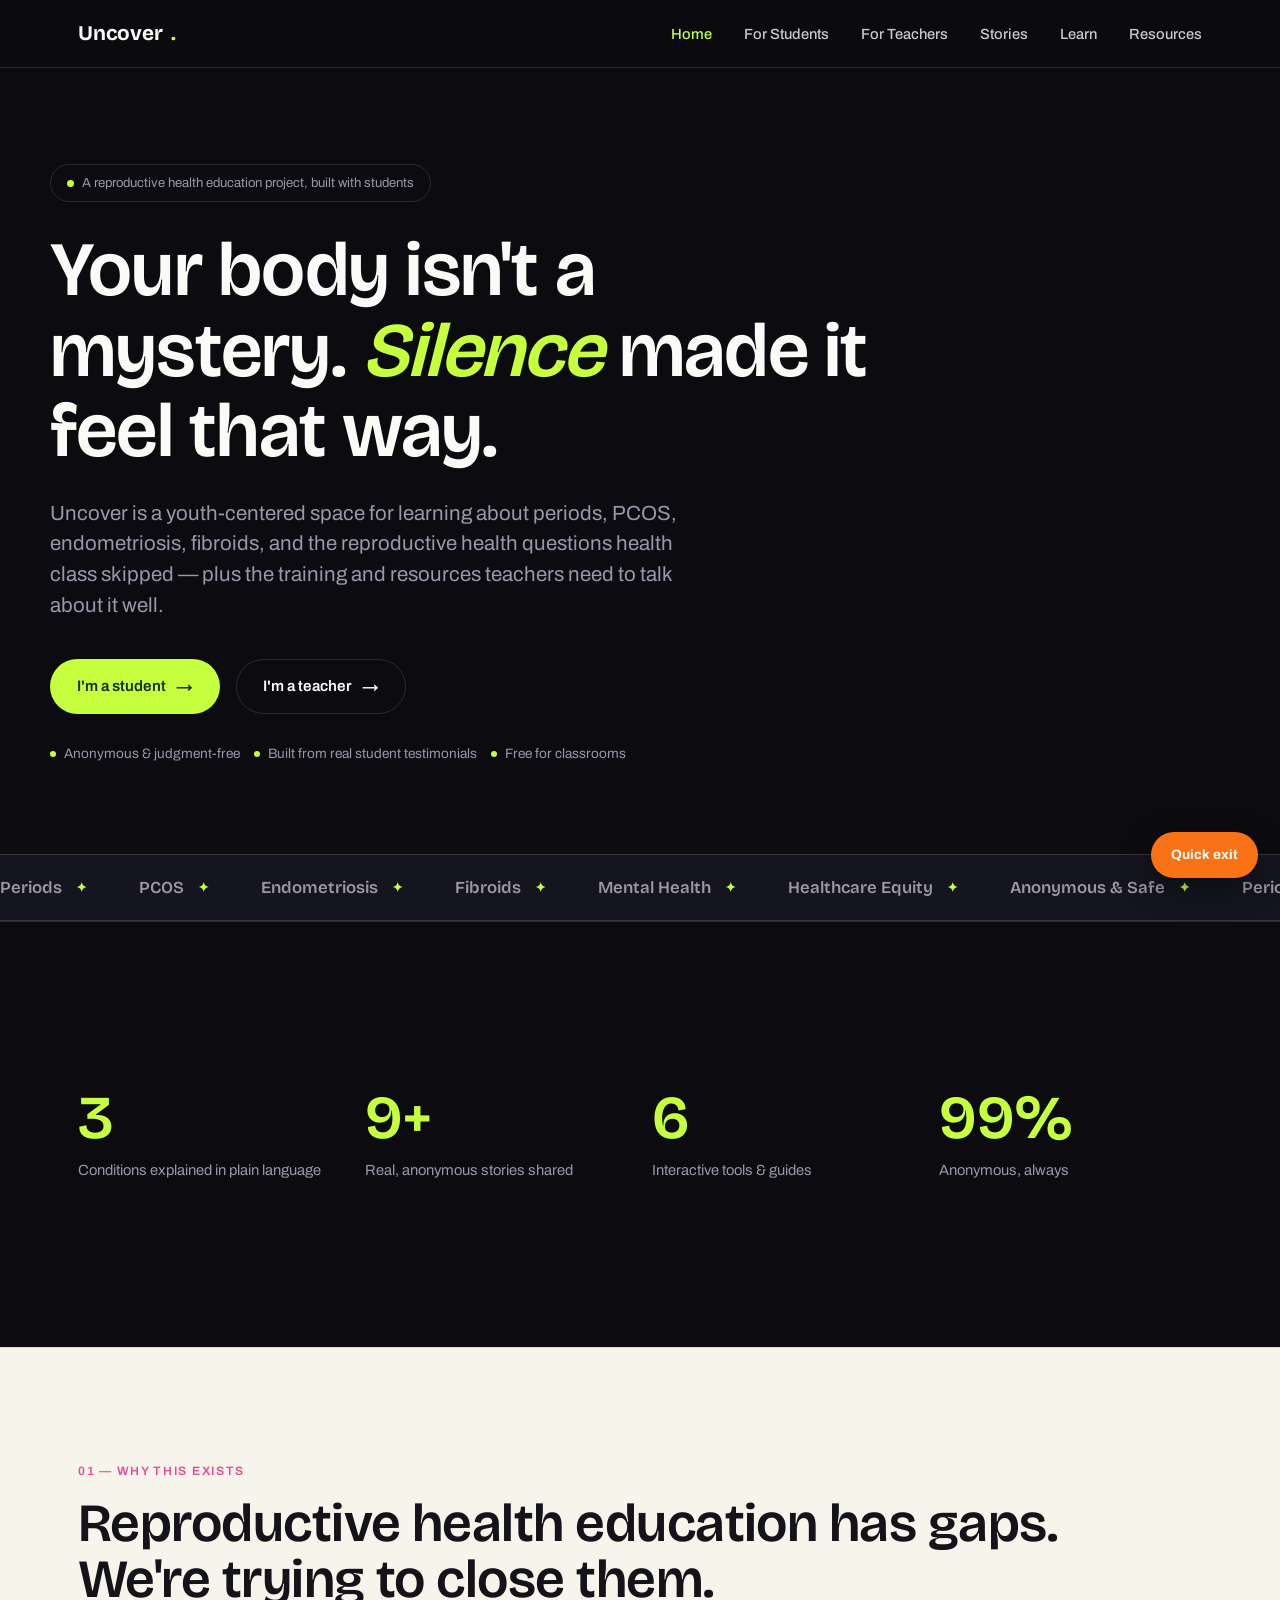
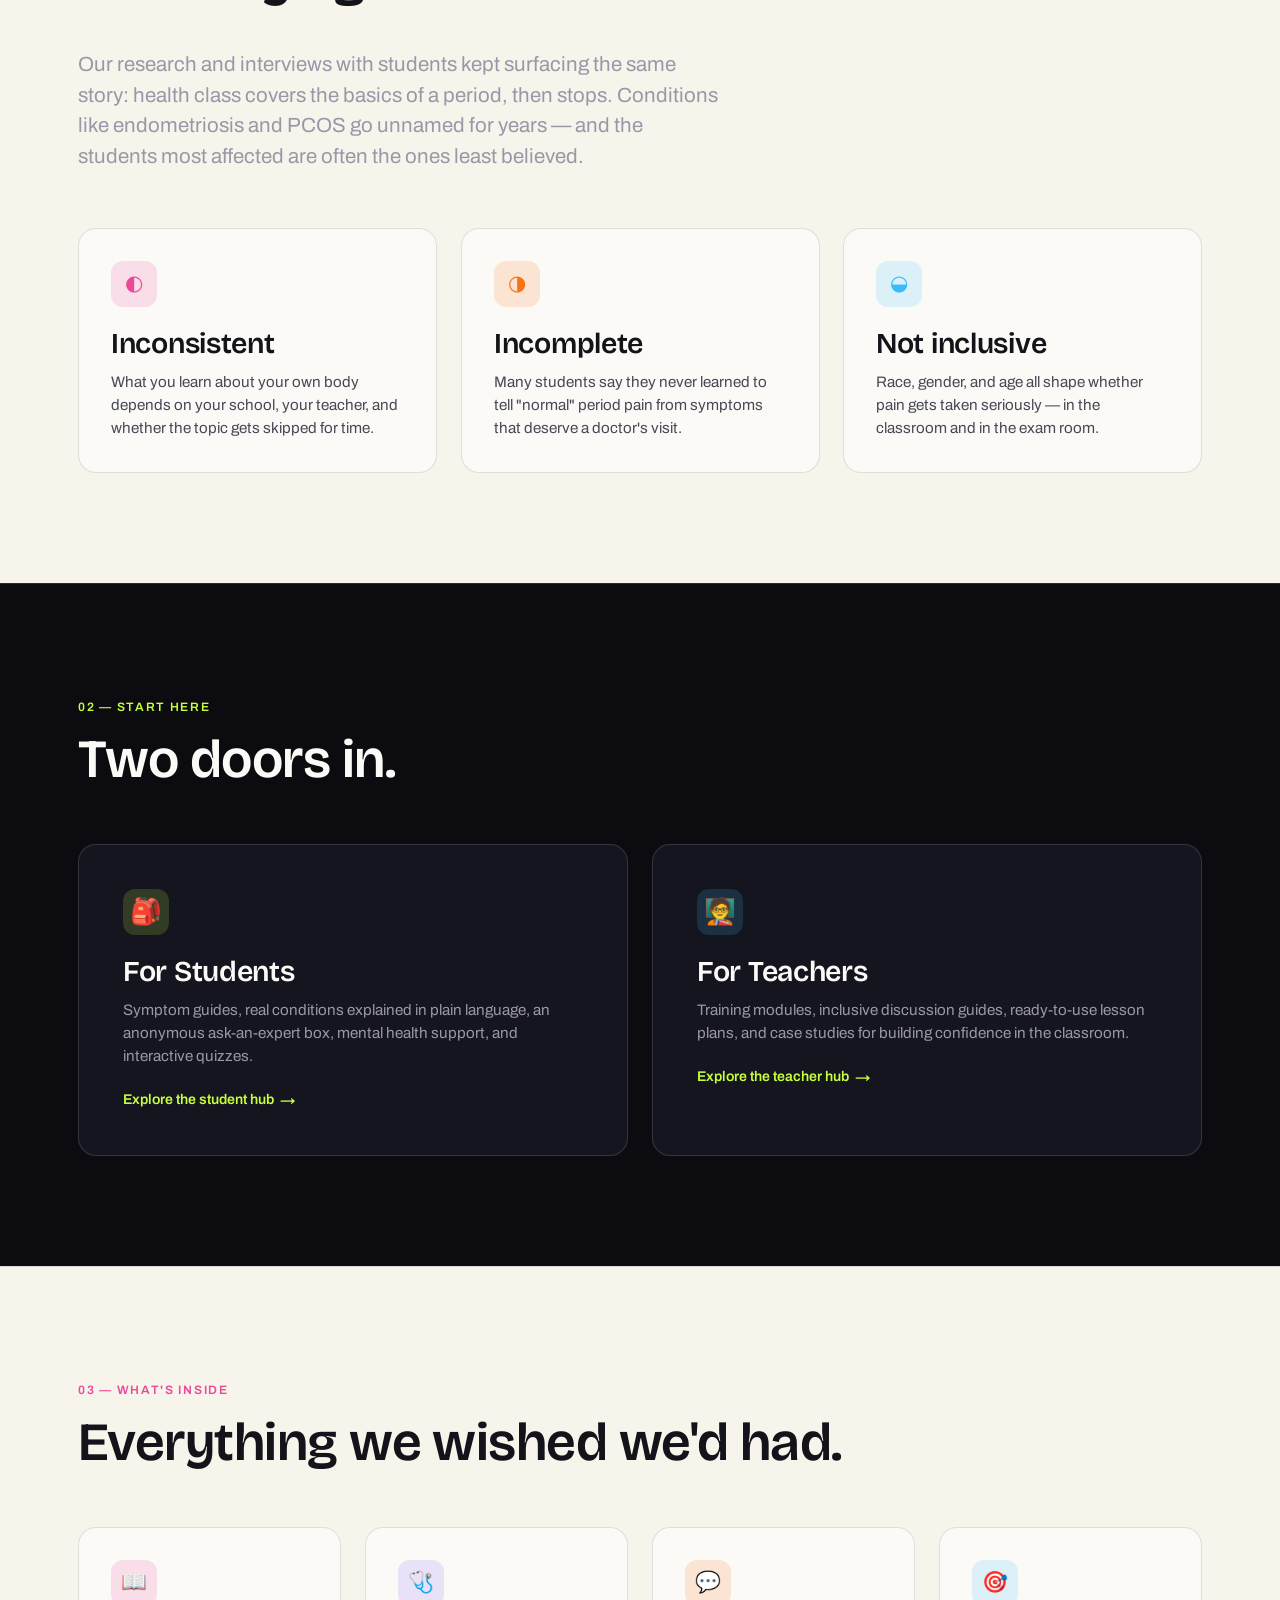
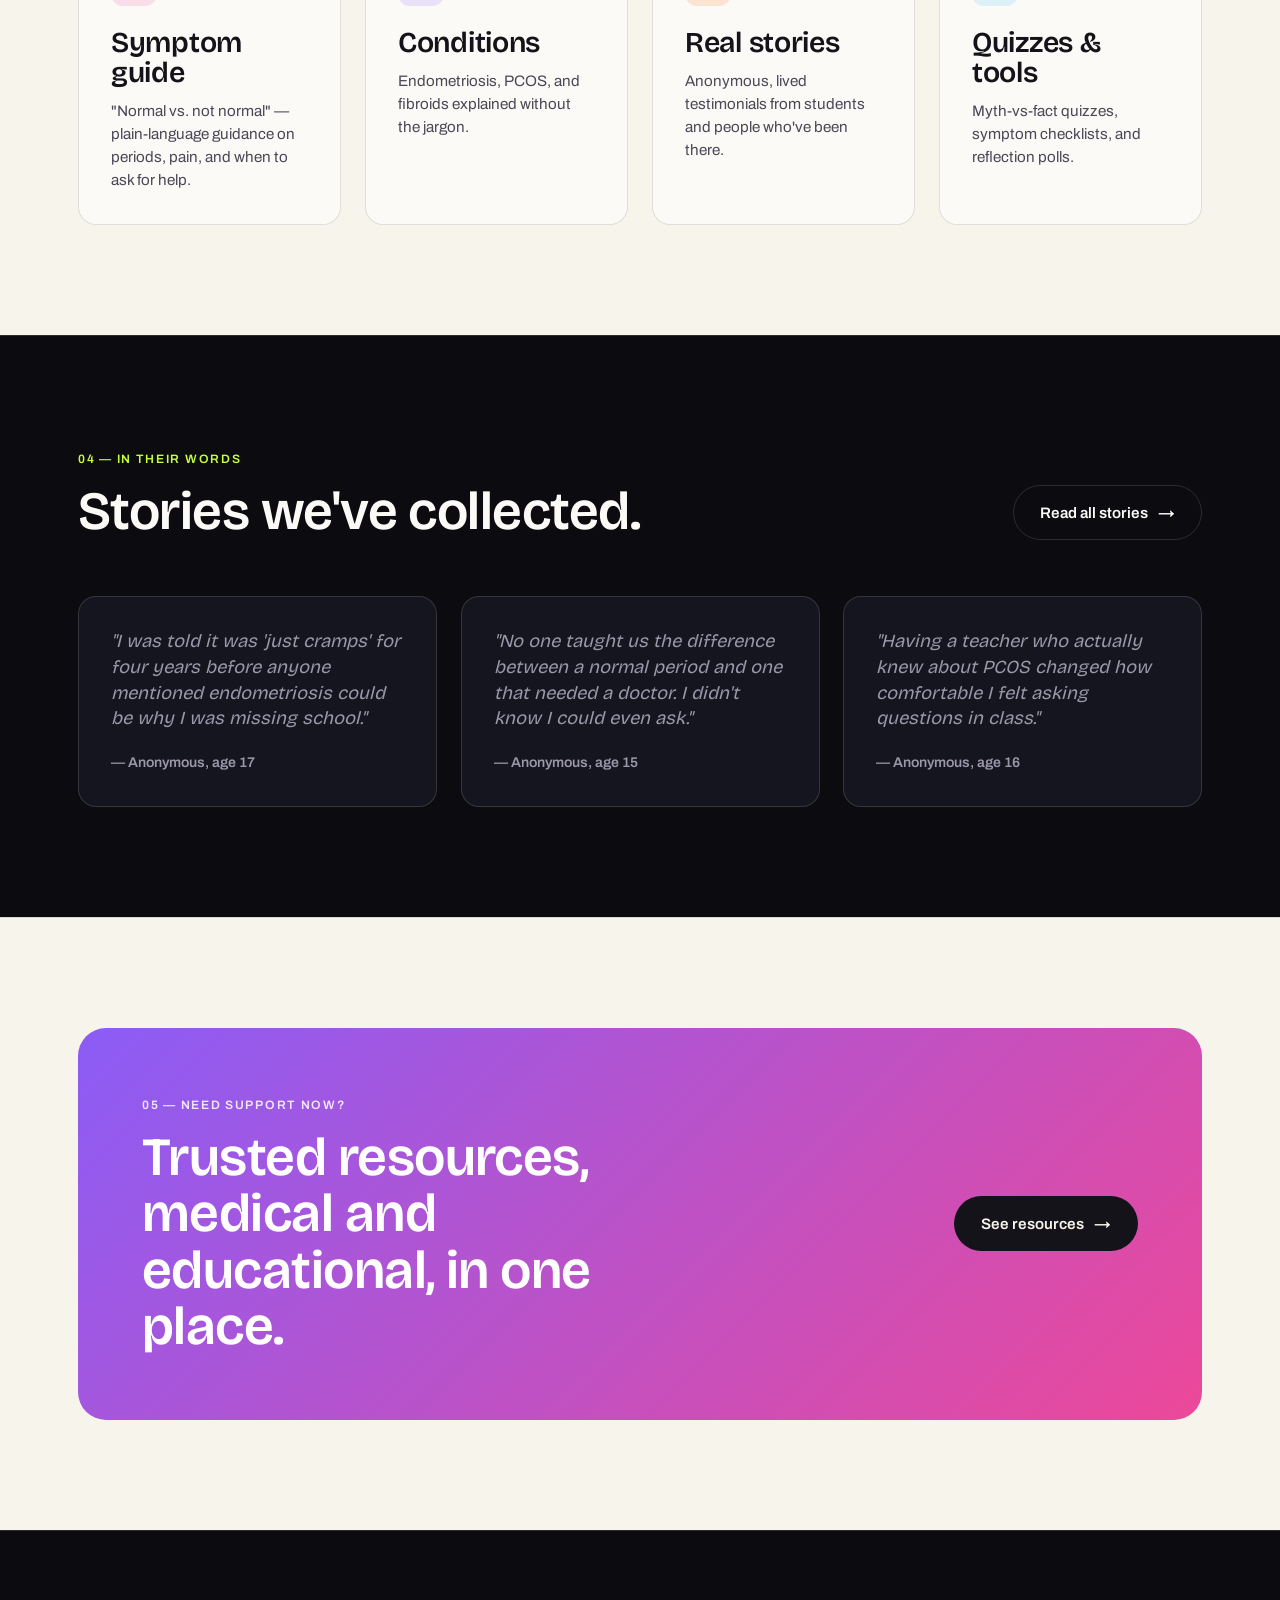
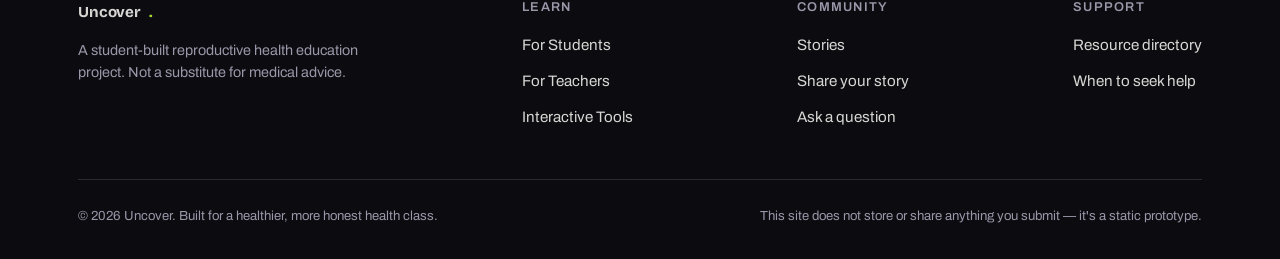
==== index.html @ 9bfff0ca "Uncover: reproductive health education site" ====
<!doctype html>
<html lang="en">
<head>
<meta charset="UTF-8">
<meta name="viewport" content="width=device-width, initial-scale=1.0">
<title>Uncover — Reproductive Health Education for Students & Teachers</title>
<meta name="description" content="A youth-centered reproductive health education platform — symptom guides, real stories, teacher training, and tools for students and educators.">
<link rel="stylesheet" href="css/style.css">
</head>
<body>

<nav class="nav">
  <div class="wrap">
    <a href="index.html" class="logo">Uncover<span class="dot">.</span></a>
    <div class="nav-links">
      <a href="index.html" class="active">Home</a>
      <a href="students.html">For Students</a>
      <a href="teachers.html">For Teachers</a>
      <a href="stories.html">Stories</a>
      <a href="learn.html">Learn</a>
      <a href="resources.html">Resources</a>
    </div>
    <button class="nav-toggle" aria-label="Toggle menu">☰</button>
  </div>
</nav>

<header class="hero wrap">
  <div class="hero-tag"><span class="pip"></span> A reproductive health education project, built with students</div>
  <h1>Your body isn't a<br>mystery. <em>Silence</em> made it feel that way.</h1>
  <p class="lede">Uncover is a youth-centered space for learning about periods, PCOS, endometriosis, fibroids, and the reproductive health questions health class skipped — plus the training and resources teachers need to talk about it well.</p>
  <div class="cta-row">
    <a href="students.html" class="btn btn-primary">I'm a student <span class="btn-arrow">→</span></a>
    <a href="teachers.html" class="btn btn-outline">I'm a teacher <span class="btn-arrow">→</span></a>
  </div>
  <div class="badge-list">
    <span class="badge"><span class="dot"></span> Anonymous & judgment-free</span>
    <span class="badge"><span class="dot"></span> Built from real student testimonials</span>
    <span class="badge"><span class="dot"></span> Free for classrooms</span>
  </div>
</header>

<div class="marquee">
  <div class="marquee-track">
    <span>Periods</span><span>PCOS</span><span>Endometriosis</span><span>Fibroids</span><span>Mental Health</span><span>Healthcare Equity</span><span>Anonymous &amp; Safe</span>
    <span>Periods</span><span>PCOS</span><span>Endometriosis</span><span>Fibroids</span><span>Mental Health</span><span>Healthcare Equity</span><span>Anonymous &amp; Safe</span>
  </div>
</div>

<section class="section">
  <div class="wrap">
    <div class="stats-row">
      <div>
        <span class="stat-num" data-count="3">0</span>
        <p class="stat-label">Conditions explained in plain language</p>
      </div>
      <div>
        <span class="stat-num" data-count="9" data-suffix="+">0</span>
        <p class="stat-label">Real, anonymous stories shared</p>
      </div>
      <div>
        <span class="stat-num" data-count="6">0</span>
        <p class="stat-label">Interactive tools &amp; guides</p>
      </div>
      <div>
        <span class="stat-num" data-count="100" data-suffix="%">0</span>
        <p class="stat-label">Anonymous, always</p>
      </div>
    </div>
  </div>
</section>

<section class="section light">
  <div class="wrap">
    <div class="section-head">
      <div>
        <span class="eyebrow">01 — Why this exists</span>
        <h2 style="margin-top:14px;">Reproductive health education has gaps.<br>We're trying to close them.</h2>
      </div>
      <p class="lede">Our research and interviews with students kept surfacing the same story: health class covers the basics of a period, then stops. Conditions like endometriosis and PCOS go unnamed for years — and the students most affected are often the ones least believed.</p>
    </div>
    <div class="grid grid-3">
      <div class="card">
        <div class="icon tint-pink">◐</div>
        <h3>Inconsistent</h3>
        <p>What you learn about your own body depends on your school, your teacher, and whether the topic gets skipped for time.</p>
      </div>
      <div class="card">
        <div class="icon tint-orange">◑</div>
        <h3>Incomplete</h3>
        <p>Many students say they never learned to tell "normal" period pain from symptoms that deserve a doctor's visit.</p>
      </div>
      <div class="card">
        <div class="icon tint-sky">◒</div>
        <h3>Not inclusive</h3>
        <p>Race, gender, and age all shape whether pain gets taken seriously — in the classroom and in the exam room.</p>
      </div>
    </div>
  </div>
</section>

<section class="section">
  <div class="wrap">
    <div class="section-head">
      <div>
        <span class="eyebrow">02 — Start here</span>
        <h2 style="margin-top:14px;">Two doors in.</h2>
      </div>
    </div>
    <div class="grid grid-2">
      <a href="students.html" class="card" style="padding:44px;">
        <div class="icon tint-lime" style="font-size:1.6rem;">🎒</div>
        <h3 style="font-size:1.8rem;">For Students</h3>
        <p style="margin-top:12px;">Symptom guides, real conditions explained in plain language, an anonymous ask-an-expert box, mental health support, and interactive quizzes.</p>
        <span class="tag-link">Explore the student hub <span class="btn-arrow">→</span></span>
      </a>
      <a href="teachers.html" class="card" style="padding:44px;">
        <div class="icon tint-sky" style="font-size:1.6rem;">🧑‍🏫</div>
        <h3 style="font-size:1.8rem;">For Teachers</h3>
        <p style="margin-top:12px;">Training modules, inclusive discussion guides, ready-to-use lesson plans, and case studies for building confidence in the classroom.</p>
        <span class="tag-link">Explore the teacher hub <span class="btn-arrow">→</span></span>
      </a>
    </div>
  </div>
</section>

<section class="section light">
  <div class="wrap">
    <div class="section-head">
      <div>
        <span class="eyebrow">03 — What's inside</span>
        <h2 style="margin-top:14px;">Everything we wished we'd had.</h2>
      </div>
    </div>
    <div class="grid grid-4">
      <div class="card">
        <div class="icon tint-pink">📖</div>
        <h3>Symptom guide</h3>
        <p>"Normal vs. not normal" — plain-language guidance on periods, pain, and when to ask for help.</p>
      </div>
      <div class="card">
        <div class="icon tint-purple">🩺</div>
        <h3>Conditions</h3>
        <p>Endometriosis, PCOS, and fibroids explained without the jargon.</p>
      </div>
      <div class="card">
        <div class="icon tint-orange">💬</div>
        <h3>Real stories</h3>
        <p>Anonymous, lived testimonials from students and people who've been there.</p>
      </div>
      <div class="card">
        <div class="icon tint-sky">🎯</div>
        <h3>Quizzes & tools</h3>
        <p>Myth-vs-fact quizzes, symptom checklists, and reflection polls.</p>
      </div>
    </div>
  </div>
</section>

<section class="section">
  <div class="wrap">
    <div class="section-head">
      <div>
        <span class="eyebrow">04 — In their words</span>
        <h2 style="margin-top:14px;">Stories we've collected.</h2>
      </div>
      <a href="stories.html" class="btn btn-outline">Read all stories <span class="btn-arrow">→</span></a>
    </div>
    <div class="grid grid-3">
      <div class="card">
        <p style="font-family:var(--font-display); font-size:1.15rem; font-style:italic; line-height:1.4;">"I was told it was 'just cramps' for four years before anyone mentioned endometriosis could be why I was missing school."</p>
        <p class="tag-link" style="color:var(--muted); margin-top:20px;">— Anonymous, age 17</p>
      </div>
      <div class="card">
        <p style="font-family:var(--font-display); font-size:1.15rem; font-style:italic; line-height:1.4;">"No one taught us the difference between a normal period and one that needed a doctor. I didn't know I could even ask."</p>
        <p class="tag-link" style="color:var(--muted); margin-top:20px;">— Anonymous, age 15</p>
      </div>
      <div class="card">
        <p style="font-family:var(--font-display); font-size:1.15rem; font-style:italic; line-height:1.4;">"Having a teacher who actually knew about PCOS changed how comfortable I felt asking questions in class."</p>
        <p class="tag-link" style="color:var(--muted); margin-top:20px;">— Anonymous, age 16</p>
      </div>
    </div>
  </div>
</section>

<section class="section light">
  <div class="wrap">
    <div class="banner">
      <div>
        <span class="eyebrow" style="color:rgba(255,255,255,0.85);">05 — Need support now?</span>
        <h2 style="margin-top:14px; color:#fff;">Trusted resources, medical and educational, in one place.</h2>
      </div>
      <a href="resources.html" class="btn btn-dark">See resources <span class="btn-arrow">→</span></a>
    </div>
  </div>
</section>

<footer>
  <div class="wrap">
    <div class="foot-top">
      <div class="foot-col" style="max-width:280px;">
        <a href="index.html" class="logo">Uncover<span class="dot">.</span></a>
        <p class="muted" style="margin-top:16px; font-size:0.9rem;">A student-built reproductive health education project. Not a substitute for medical advice.</p>
      </div>
      <div class="foot-col">
        <h4>Learn</h4>
        <ul>
          <li><a href="students.html">For Students</a></li>
          <li><a href="teachers.html">For Teachers</a></li>
          <li><a href="learn.html">Interactive Tools</a></li>
        </ul>
      </div>
      <div class="foot-col">
        <h4>Community</h4>
        <ul>
          <li><a href="stories.html">Stories</a></li>
          <li><a href="stories.html#share">Share your story</a></li>
          <li><a href="students.html#ask">Ask a question</a></li>
        </ul>
      </div>
      <div class="foot-col">
        <h4>Support</h4>
        <ul>
          <li><a href="resources.html">Resource directory</a></li>
          <li><a href="resources.html#help">When to seek help</a></li>
        </ul>
      </div>
    </div>
    <div class="foot-bottom">
      <span>© <span data-year></span> Uncover. Built for a healthier, more honest health class.</span>
      <span>This site does not store or share anything you submit — it's a static prototype.</span>
    </div>
  </div>
</footer>

<a href="#" class="exit-btn" data-quick-exit>Quick exit</a>

<script src="js/main.js"></script>
<script src="js/motion.js"></script>
</body>
</html>
---- css/style.css ----
/* =========================================================
   Uncover — design system
   Inspired by helloupdigital.com's bold, numbered, card-driven
   structure; palette + type re-tuned for a teen health-ed audience.
   ========================================================= */

@import url('https://fonts.googleapis.com/css2?family=Bricolage+Grotesque:opsz,wght@12..96,400;12..96,500;12..96,600;12..96,700;12..96,800&family=Archivo:ital,wght@0,400;0,500;0,600;0,700;1,500&display=swap');

:root{
  --bg:            #0B0B10;
  --bg-soft:       #15151F;
  --bg-softer:     #1E1E2A;
  --paper:         #F7F4EC;
  --paper-dim:     #EDE8DA;
  --ink:           #14131A;
  --ink-soft:      #4A4856;
  --white:         #FBFAF6;

  --lime:          #C6FF3D;
  --lime-ink:      #10310B;
  --pink:          #EC4899;
  --pink-soft:     #FBCFE8;
  --orange:        #F97316;
  --sky:           #38BDF8;
  --purple:        #8B5CF6;
  --purple-soft:   #E7DEFF;

  --muted:         #9A97A8;
  --line:          rgba(247,244,236,0.14);
  --line-dark:     rgba(20,19,26,0.12);

  --font-display:  'Bricolage Grotesque', 'Helvetica Neue', Arial, sans-serif;
  --font-body:     'Archivo', 'Helvetica Neue', Arial, sans-serif;

  --container:     1180px;
  --radius:        18px;
  --radius-sm:     10px;
}

*,*::before,*::after{ box-sizing:border-box; }
html{ scroll-behavior:smooth; }
body{
  margin:0;
  background:var(--bg);
  color:var(--white);
  font-family:var(--font-body);
  -webkit-font-smoothing:antialiased;
  line-height:1.5;
}
img{ max-width:100%; display:block; }
a{ color:inherit; text-decoration:none; }
ul{ margin:0; padding:0; list-style:none; }
button{ font-family:inherit; cursor:pointer; }

.wrap{
  max-width:var(--container);
  margin:0 auto;
  padding:0 28px;
}

h1,h2,h3,h4{
  font-family:var(--font-display);
  font-weight:600;
  line-height:1.05;
  margin:0;
  letter-spacing:-0.01em;
}
h1{ font-size:clamp(2.6rem, 6vw, 5.2rem); font-weight:600; }
h2{ font-size:clamp(2rem, 4.2vw, 3.4rem); }
h3{ font-size:clamp(1.3rem, 2.4vw, 1.8rem); }
p{ margin:0; }
.eyebrow{
  font-family:var(--font-body);
  text-transform:uppercase;
  letter-spacing:0.14em;
  font-size:0.76rem;
  font-weight:600;
  color:var(--lime);
}
.lede{
  font-size:clamp(1.05rem,1.6vw,1.3rem);
  color:var(--muted);
  max-width:640px;
}

/* ---------- section scaffolding ---------- */
section{ position:relative; }
.section{ padding:110px 0; border-top:1px solid var(--line); }
.section.light{
  background:var(--paper);
  color:var(--ink);
  border-top:1px solid var(--line-dark);
}
.section.light .eyebrow{ color:var(--pink); }
.section.light .muted{ color:var(--ink-soft); }
.muted{ color:var(--muted); }

.section-head{
  display:flex;
  justify-content:space-between;
  align-items:flex-end;
  gap:40px;
  margin-bottom:56px;
  flex-wrap:wrap;
}
.num{
  font-family:var(--font-display);
  font-style:italic;
  font-size:1rem;
  color:var(--muted);
}
.section.light .num{ color:var(--ink-soft); }

/* ---------- nav ---------- */
.nav{
  position:sticky;
  top:0;
  z-index:100;
  background:rgba(11,11,16,0.86);
  backdrop-filter:blur(14px);
  border-bottom:1px solid var(--line);
}
.nav .wrap{
  display:flex;
  align-items:center;
  justify-content:space-between;
  padding-top:18px;
  padding-bottom:18px;
}
.logo{
  font-family:var(--font-display);
  font-weight:700;
  font-size:1.3rem;
  letter-spacing:-0.01em;
  display:flex;
  align-items:center;
  gap:8px;
}
.logo .dot{ color:var(--lime); }
.nav-links{
  display:flex;
  gap:32px;
  align-items:center;
}
.nav-links a{
  font-size:0.92rem;
  font-weight:500;
  color:var(--white);
  opacity:0.8;
  transition:opacity .2s;
}
.nav-links a:hover, .nav-links a.active{ opacity:1; color:var(--lime); }
.nav-toggle{
  display:none;
  background:none;
  border:0;
  color:var(--white);
  font-size:1.6rem;
}

/* ---------- buttons ---------- */
.btn{
  display:inline-flex;
  align-items:center;
  gap:10px;
  padding:14px 26px;
  border-radius:999px;
  font-weight:600;
  font-size:0.95rem;
  border:1px solid transparent;
  transition:transform .18s ease, background .2s, color .2s, border-color .2s;
  white-space:nowrap;
}
.btn:hover{ transform:translateY(-2px); }
.btn-primary{ background:var(--lime); color:var(--lime-ink); }
.btn-primary:hover{ background:#D9FF77; }
.btn-outline{ border-color:var(--line); color:var(--white); }
.section.light .btn-outline{ border-color:var(--line-dark); color:var(--ink); }
.btn-outline:hover{ border-color:var(--lime); }
.btn-dark{ background:var(--ink); color:var(--paper); }
.btn-arrow{ font-size:1.1em; transition:transform .2s; }
.btn:hover .btn-arrow{ transform:translateX(3px); }

.cta-row{ display:flex; gap:16px; flex-wrap:wrap; align-items:center; }

/* ---------- hero ---------- */
.hero{
  padding:96px 0 90px;
  overflow:hidden;
}
.hero-tag{
  display:inline-flex;
  align-items:center;
  gap:8px;
  padding:8px 16px;
  border:1px solid var(--line);
  border-radius:999px;
  font-size:0.82rem;
  color:var(--muted);
  margin-bottom:28px;
}
.hero-tag .pip{ width:7px; height:7px; border-radius:50%; background:var(--lime); }
.hero h1{ max-width:920px; }
.hero h1 em{
  font-style:italic;
  color:var(--lime);
}
.hero .lede{ margin-top:26px; margin-bottom:38px; }

/* ---------- cards ---------- */
.grid{ display:grid; gap:24px; }
.grid-2{ grid-template-columns:repeat(2,1fr); }
.grid-3{ grid-template-columns:repeat(3,1fr); }
.grid-4{ grid-template-columns:repeat(4,1fr); }

.card{
  background:var(--bg-soft);
  border:1px solid var(--line);
  border-radius:var(--radius);
  padding:32px;
  transition:border-color .2s, transform .2s;
}
.card:hover{ border-color:var(--lime); transform:translateY(-4px); }
.section.light .card{
  background:var(--white);
  border-color:var(--line-dark);
}
.section.light .card:hover{ border-color:var(--pink); }

.card .icon{
  width:46px; height:46px;
  border-radius:12px;
  display:flex; align-items:center; justify-content:center;
  font-size:1.3rem;
  margin-bottom:22px;
}
.card h3{ margin-bottom:12px; }
.card p{ color:var(--muted); font-size:0.95rem; }
.section.light .card p{ color:var(--ink-soft); }
.card .tag-link{
  display:inline-flex;
  align-items:center;
  gap:6px;
  margin-top:20px;
  font-size:0.88rem;
  font-weight:600;
  color:var(--lime);
}
.section.light .card .tag-link{ color:var(--pink); }

/* icon tint variants */
.tint-lime{ background:rgba(198,255,61,0.16); color:var(--lime); }
.tint-pink{ background:rgba(236,72,153,0.16); color:var(--pink); }
.tint-orange{ background:rgba(249,115,22,0.16); color:var(--orange); }
.tint-sky{ background:rgba(56,189,248,0.16); color:var(--sky); }
.tint-purple{ background:rgba(139,92,246,0.16); color:var(--purple); }

/* ---------- pills / tags ---------- */
.pill{
  display:inline-block;
  padding:6px 14px;
  border-radius:999px;
  font-size:0.78rem;
  font-weight:600;
  background:var(--bg-softer);
  color:var(--white);
  border:1px solid var(--line);
}
.section.light .pill{ background:var(--paper-dim); color:var(--ink); border-color:var(--line-dark); }
.pill-row{ display:flex; gap:10px; flex-wrap:wrap; }

/* ---------- stats ---------- */
.stat-num{
  font-family:var(--font-display);
  font-size:clamp(2.4rem,5vw,3.8rem);
  font-weight:600;
  color:var(--lime);
  line-height:1;
}
.section.light .stat-num{ color:var(--pink); }
.stat-label{ margin-top:10px; color:var(--muted); font-size:0.92rem; }
.section.light .stat-label{ color:var(--ink-soft); }

/* ---------- accordion ---------- */
.accordion-item{
  border-bottom:1px solid var(--line);
}
.section.light .accordion-item{ border-color:var(--line-dark); }
.accordion-item summary{
  cursor:pointer;
  list-style:none;
  padding:26px 0;
  display:flex;
  justify-content:space-between;
  align-items:center;
  gap:20px;
  font-family:var(--font-display);
  font-size:1.15rem;
  font-weight:600;
}
.accordion-item summary::-webkit-details-marker{ display:none; }
.accordion-item summary .plus{
  flex:none;
  width:30px; height:30px;
  border-radius:50%;
  border:1px solid var(--line);
  display:flex; align-items:center; justify-content:center;
  font-size:1.1rem;
  transition:transform .25s;
}
.section.light .accordion-item summary .plus{ border-color:var(--line-dark); }
.accordion-item[open] summary .plus{ transform:rotate(45deg); background:var(--lime); color:var(--lime-ink); border-color:var(--lime); }
.accordion-body{ padding-bottom:26px; color:var(--muted); max-width:760px; }
.section.light .accordion-body{ color:var(--ink-soft); }

/* ---------- banner / cta block ---------- */
.banner{
  border-radius:28px;
  padding:64px;
  background:linear-gradient(135deg, var(--purple), var(--pink));
  color:var(--white);
  display:flex;
  align-items:center;
  justify-content:space-between;
  gap:40px;
  flex-wrap:wrap;
}
.banner h2{ max-width:520px; }
.banner.lime{ background:linear-gradient(135deg,#DFFF7A,var(--lime)); color:var(--lime-ink); }
.banner.dark{ background:var(--ink); color:var(--paper); }

/* ---------- footer ---------- */
footer{
  background:var(--bg);
  border-top:1px solid var(--line);
  padding:70px 0 34px;
}
.foot-top{
  display:flex;
  justify-content:space-between;
  gap:40px;
  flex-wrap:wrap;
  padding-bottom:50px;
}
.foot-col h4{
  font-family:var(--font-body);
  font-size:0.8rem;
  text-transform:uppercase;
  letter-spacing:0.1em;
  color:var(--muted);
  margin-bottom:18px;
}
.foot-col ul{ display:flex; flex-direction:column; gap:12px; }
.foot-col a{ font-size:0.95rem; opacity:0.85; }
.foot-col a:hover{ opacity:1; color:var(--lime); }
.foot-bottom{
  border-top:1px solid var(--line);
  padding-top:26px;
  display:flex;
  justify-content:space-between;
  flex-wrap:wrap;
  gap:12px;
  font-size:0.82rem;
  color:var(--muted);
}
.exit-btn{
  position:fixed;
  right:22px;
  bottom:22px;
  z-index:200;
  background:var(--orange);
  color:var(--white);
  font-weight:700;
  padding:13px 20px;
  border-radius:999px;
  font-size:0.85rem;
  box-shadow:0 10px 30px rgba(0,0,0,0.4);
}
.exit-btn:hover{ background:#ff8a3d; }

/* ---------- form elements ---------- */
.field{ display:flex; flex-direction:column; gap:8px; margin-bottom:20px; }
.field label{ font-size:0.85rem; font-weight:600; color:var(--muted); }
.section.light .field label{ color:var(--ink-soft); }
.field input, .field textarea, .field select{
  background:var(--bg-softer);
  border:1px solid var(--line);
  border-radius:var(--radius-sm);
  padding:14px 16px;
  color:var(--white);
  font-family:inherit;
  font-size:0.95rem;
}
.section.light .field input, .section.light .field textarea, .section.light .field select{
  background:var(--white);
  border-color:var(--line-dark);
  color:var(--ink);
}
.field textarea{ resize:vertical; min-height:120px; }
.form-note{ font-size:0.82rem; color:var(--muted); margin-top:8px; }
.section.light .form-note{ color:var(--ink-soft); }

/* ---------- quiz ---------- */
.quiz-card{
  background:var(--bg-soft);
  border:1px solid var(--line);
  border-radius:var(--radius);
  padding:40px;
}
.section.light .quiz-card{ background:var(--white); border-color:var(--line-dark); }
.quiz-progress{
  height:6px; border-radius:99px; background:var(--bg-softer); overflow:hidden; margin-bottom:30px;
}
.section.light .quiz-progress{ background:var(--paper-dim); }
.quiz-progress-bar{ height:100%; background:var(--lime); width:0%; transition:width .3s; }
.quiz-options{ display:flex; flex-direction:column; gap:12px; margin-top:26px; }
.quiz-opt{
  text-align:left;
  padding:16px 20px;
  border-radius:var(--radius-sm);
  border:1px solid var(--line);
  background:transparent;
  color:inherit;
  font-size:0.98rem;
  font-family:inherit;
  transition:border-color .2s, background .2s;
}
.section.light .quiz-opt{ border-color:var(--line-dark); }
.quiz-opt:hover{ border-color:var(--lime); }
.quiz-opt.correct{ border-color:var(--lime); background:rgba(198,255,61,0.12); }
.quiz-opt.wrong{ border-color:var(--pink); background:rgba(236,72,153,0.12); }
.quiz-feedback{ margin-top:18px; font-size:0.92rem; color:var(--muted); display:none; }
.section.light .quiz-feedback{ color:var(--ink-soft); }
.quiz-result{ text-align:center; display:none; }
.quiz-result .stat-num{ display:block; margin-bottom:10px; }

/* checklist */
.checklist{ display:flex; flex-direction:column; gap:14px; }
.check-row{
  display:flex; align-items:flex-start; gap:14px;
  padding:16px 20px;
  border:1px solid var(--line);
  border-radius:var(--radius-sm);
  cursor:pointer;
}
.section.light .check-row{ border-color:var(--line-dark); }
.check-row input{ margin-top:3px; accent-color:var(--lime); width:18px; height:18px; }
.check-row.flag{ border-color:var(--orange); }

/* ---------- misc ---------- */
.two-col{ display:grid; grid-template-columns:0.9fr 1.1fr; gap:60px; align-items:center; }
.divider{ height:1px; background:var(--line); margin:60px 0; }
.section.light .divider{ background:var(--line-dark); }
.badge-list{ display:flex; gap:14px; flex-wrap:wrap; margin-top:30px; }
.badge{ display:flex; align-items:center; gap:8px; font-size:0.85rem; color:var(--muted); }
.badge .dot{ width:6px;height:6px;border-radius:50%; background:var(--lime); }

.anon-note{
  display:flex; gap:14px; align-items:flex-start;
  background:var(--bg-softer);
  border:1px solid var(--line);
  border-radius:var(--radius-sm);
  padding:20px 22px;
  margin-top:24px;
  font-size:0.88rem;
  color:var(--muted);
}
.section.light .anon-note{ background:var(--paper-dim); border-color:var(--line-dark); color:var(--ink-soft); }

/* poll */
.poll-bar-track{ background:var(--bg-softer); border-radius:99px; height:34px; position:relative; overflow:hidden; margin-top:10px; }
.section.light .poll-bar-track{ background:var(--paper-dim); }
.poll-bar-fill{ height:100%; background:var(--purple); border-radius:99px; width:0%; transition:width .6s ease; display:flex; align-items:center; padding:0 14px; color:#fff; font-size:0.82rem; font-weight:600; white-space:nowrap; }
.poll-option{ margin-bottom:18px; }
.poll-option .poll-label{ display:flex; justify-content:space-between; font-size:0.9rem; margin-bottom:2px; }
.poll-vote{
  background:none; border:1px solid var(--line); color:inherit;
  border-radius:999px; padding:10px 16px; font-size:0.85rem; font-weight:600;
  margin-top:8px;
}
.section.light .poll-vote{ border-color:var(--line-dark); }
.poll-vote:hover{ border-color:var(--purple); }
[data-poll].voted .poll-vote{ display:none; }
[data-poll] .poll-total{ margin-top:16px; font-size:0.82rem; color:var(--muted); display:block; }
.section.light [data-poll] .poll-total{ color:var(--ink-soft); }

/* self-score checklist result */
.score-result{
  margin-top:24px; padding:22px 24px; border-radius:var(--radius-sm);
  background:var(--bg-softer); border:1px solid var(--line); display:none;
}
.section.light .score-result{ background:var(--paper-dim); border-color:var(--line-dark); }
.score-result.show{ display:block; }

/* ---------- motion: scroll reveal ---------- */
.reveal-init{
  opacity:0;
  transform:translateY(28px);
  transition:opacity .7s cubic-bezier(.16,1,.3,1), transform .7s cubic-bezier(.16,1,.3,1);
  will-change:opacity, transform;
}
.reveal-in{ opacity:1; transform:translateY(0); }

/* ---------- motion: hero entrance ---------- */
.hero{ position:relative; }
.hero > *:not(.hero-glow){
  position:relative; z-index:1;
  animation:heroIn .8s cubic-bezier(.16,1,.3,1) both;
}
.hero > *:nth-child(1){ animation-delay:.02s; }
.hero > *:nth-child(2){ animation-delay:.12s; }
.hero > *:nth-child(3){ animation-delay:.22s; }
.hero > *:nth-child(4){ animation-delay:.32s; }
.hero > *:nth-child(5){ animation-delay:.42s; }
@keyframes heroIn{ from{ opacity:0; transform:translateY(20px); } to{ opacity:1; transform:translateY(0); } }

/* ---------- motion: cursor glow ---------- */
.hero-glow{
  position:absolute; top:0; left:0;
  width:460px; height:460px; margin:-230px 0 0 -230px;
  border-radius:50%;
  background:radial-gradient(circle, rgba(198,255,61,0.30), rgba(236,72,153,0.14) 45%, transparent 72%);
  filter:blur(6px);
  pointer-events:none;
  z-index:0;
  animation:none !important;
  opacity:0;
  transition:opacity .6s ease;
}
.hero-glow.active{ opacity:1; }

/* ---------- motion: nav on scroll ---------- */
.nav{ transition:box-shadow .3s ease; }
.nav.scrolled{ box-shadow:0 12px 32px rgba(0,0,0,0.35); }

/* ---------- motion: card tilt ---------- */
.card{ transition:border-color .2s, transform .15s ease-out, box-shadow .2s; }
.card.tilt:hover{ box-shadow:0 20px 40px rgba(0,0,0,0.28); }
.section.light .card.tilt:hover{ box-shadow:0 20px 40px rgba(20,19,26,0.12); }

/* ---------- motion: magnetic buttons ---------- */
.btn{ transition:transform .15s ease-out, background .2s, color .2s, border-color .2s; }

/* ---------- motion: marquee ---------- */
.marquee{
  overflow:hidden;
  padding:20px 0;
  background:var(--bg-soft);
  border-top:1px solid var(--line);
  border-bottom:1px solid var(--line);
}
.section.light + .marquee{ background:var(--paper-dim); border-color:var(--line-dark); }
.marquee-track{
  display:flex;
  width:max-content;
  gap:52px;
  animation:marquee 28s linear infinite;
}
.marquee:hover .marquee-track{ animation-play-state:paused; }
.marquee-track span{
  font-family:var(--font-display);
  font-weight:600;
  font-size:1.05rem;
  color:var(--muted);
  white-space:nowrap;
  display:flex;
  align-items:center;
  gap:14px;
}
.marquee-track span::after{ content:'✦'; color:var(--lime); font-size:0.8rem; }
@keyframes marquee{ from{ transform:translateX(0); } to{ transform:translateX(-50%); } }

/* ---------- motion: stats row ---------- */
.stats-row{
  display:grid;
  grid-template-columns:repeat(4,1fr);
  gap:24px;
  padding:56px 0;
}
.stats-row .stat-num{ display:block; }

/* ---------- motion: accordion body (JS-animated height) ---------- */
.accordion-body{ overflow:hidden; transition:height .35s ease, opacity .3s ease; }

@media (prefers-reduced-motion: reduce){
  .reveal-init{ opacity:1; transform:none; transition:none; }
  .hero > *{ animation:none; opacity:1; transform:none; }
  .marquee-track{ animation:none; }
  .hero-glow{ display:none; }
}

/* ---------- responsive ---------- */
@media (max-width: 920px){
  .grid-2, .grid-3, .grid-4{ grid-template-columns:1fr 1fr; }
  .two-col{ grid-template-columns:1fr; gap:30px; }
  .banner{ padding:44px; }
  .stats-row{ grid-template-columns:repeat(2,1fr); }
}
@media (max-width: 680px){
  .stats-row{ grid-template-columns:1fr 1fr; gap:30px 20px; }
  .nav-links{
    position:fixed; inset:64px 0 0 0; background:var(--bg);
    flex-direction:column; padding:40px 28px; gap:24px;
    transform:translateY(-110%); transition:transform .3s ease;
  }
  .nav-links.open{ transform:translateY(0); }
  .nav-toggle{ display:block; }
  .grid-2, .grid-3, .grid-4{ grid-template-columns:1fr; }
  .section{ padding:70px 0; }
  .banner{ padding:34px; }
  .section-head{ margin-bottom:36px; }
  .exit-btn{ right:14px; bottom:14px; padding:11px 16px; font-size:0.78rem; }
}
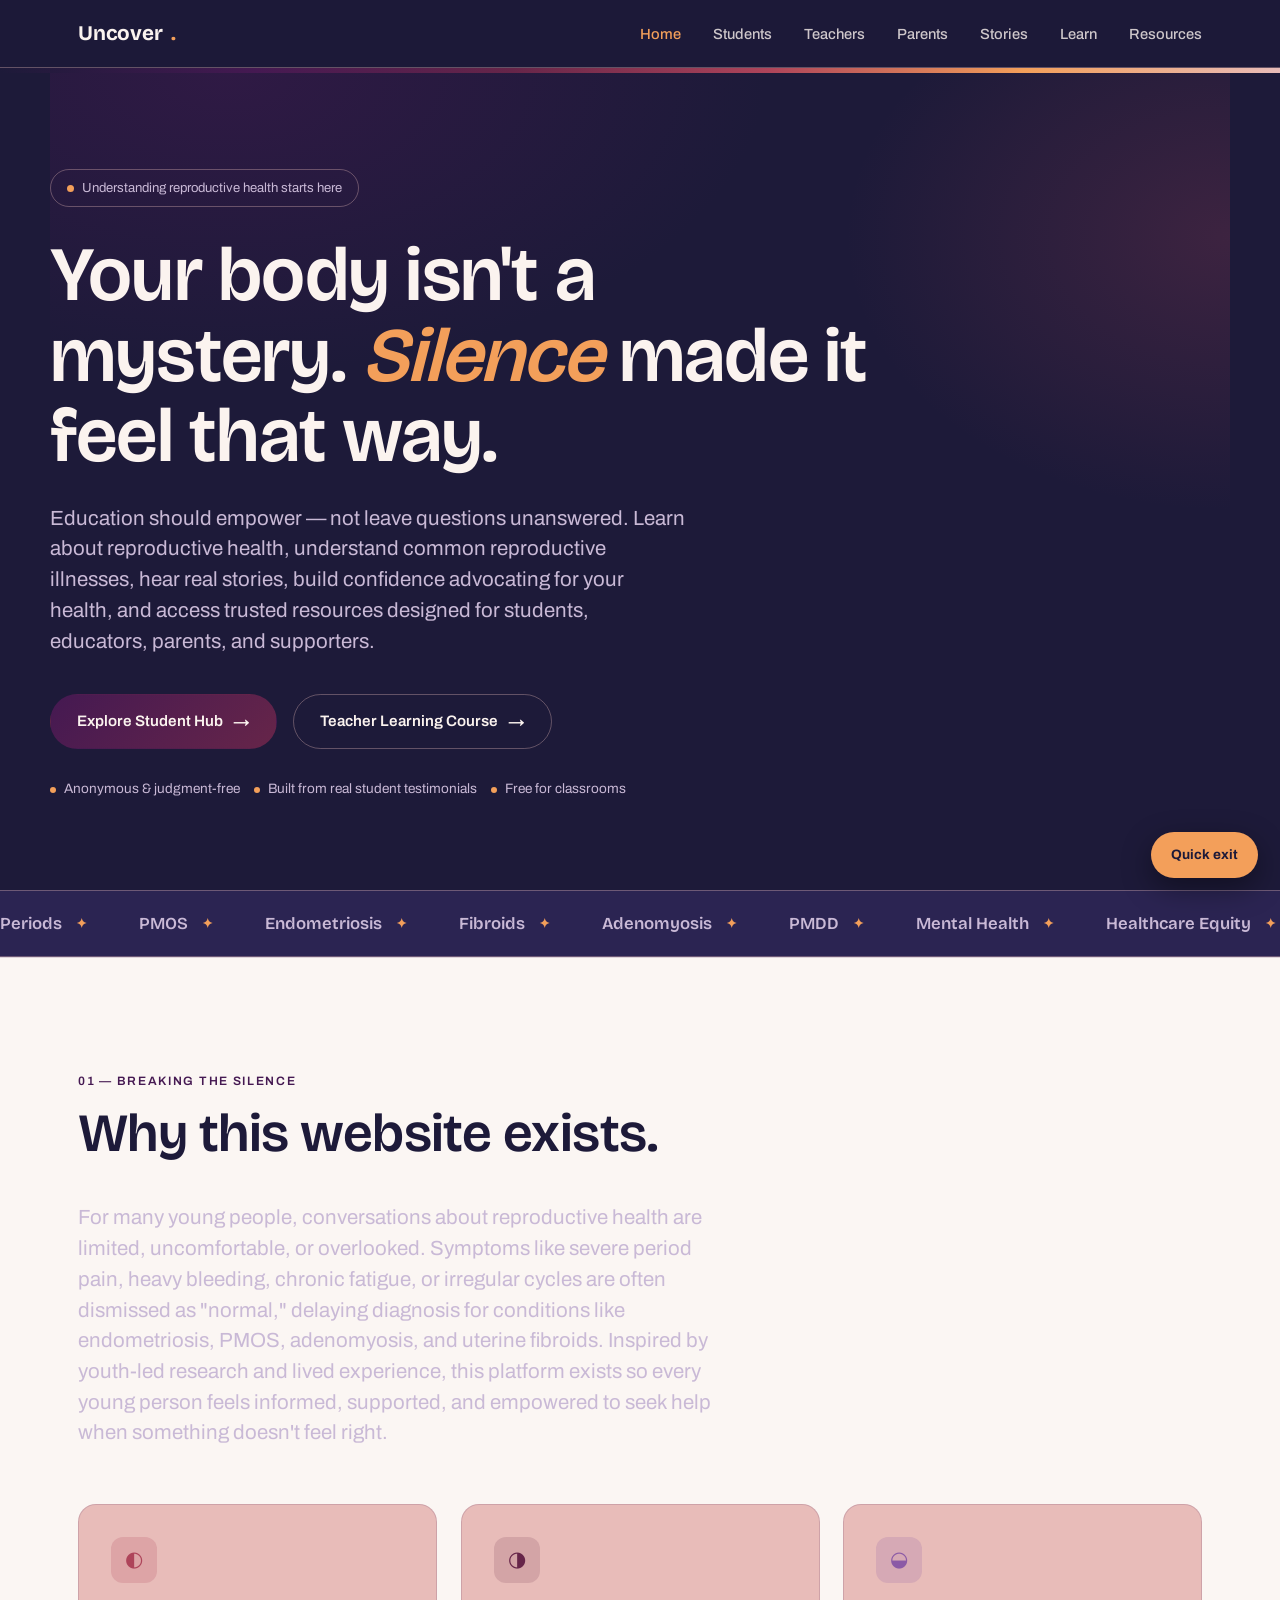
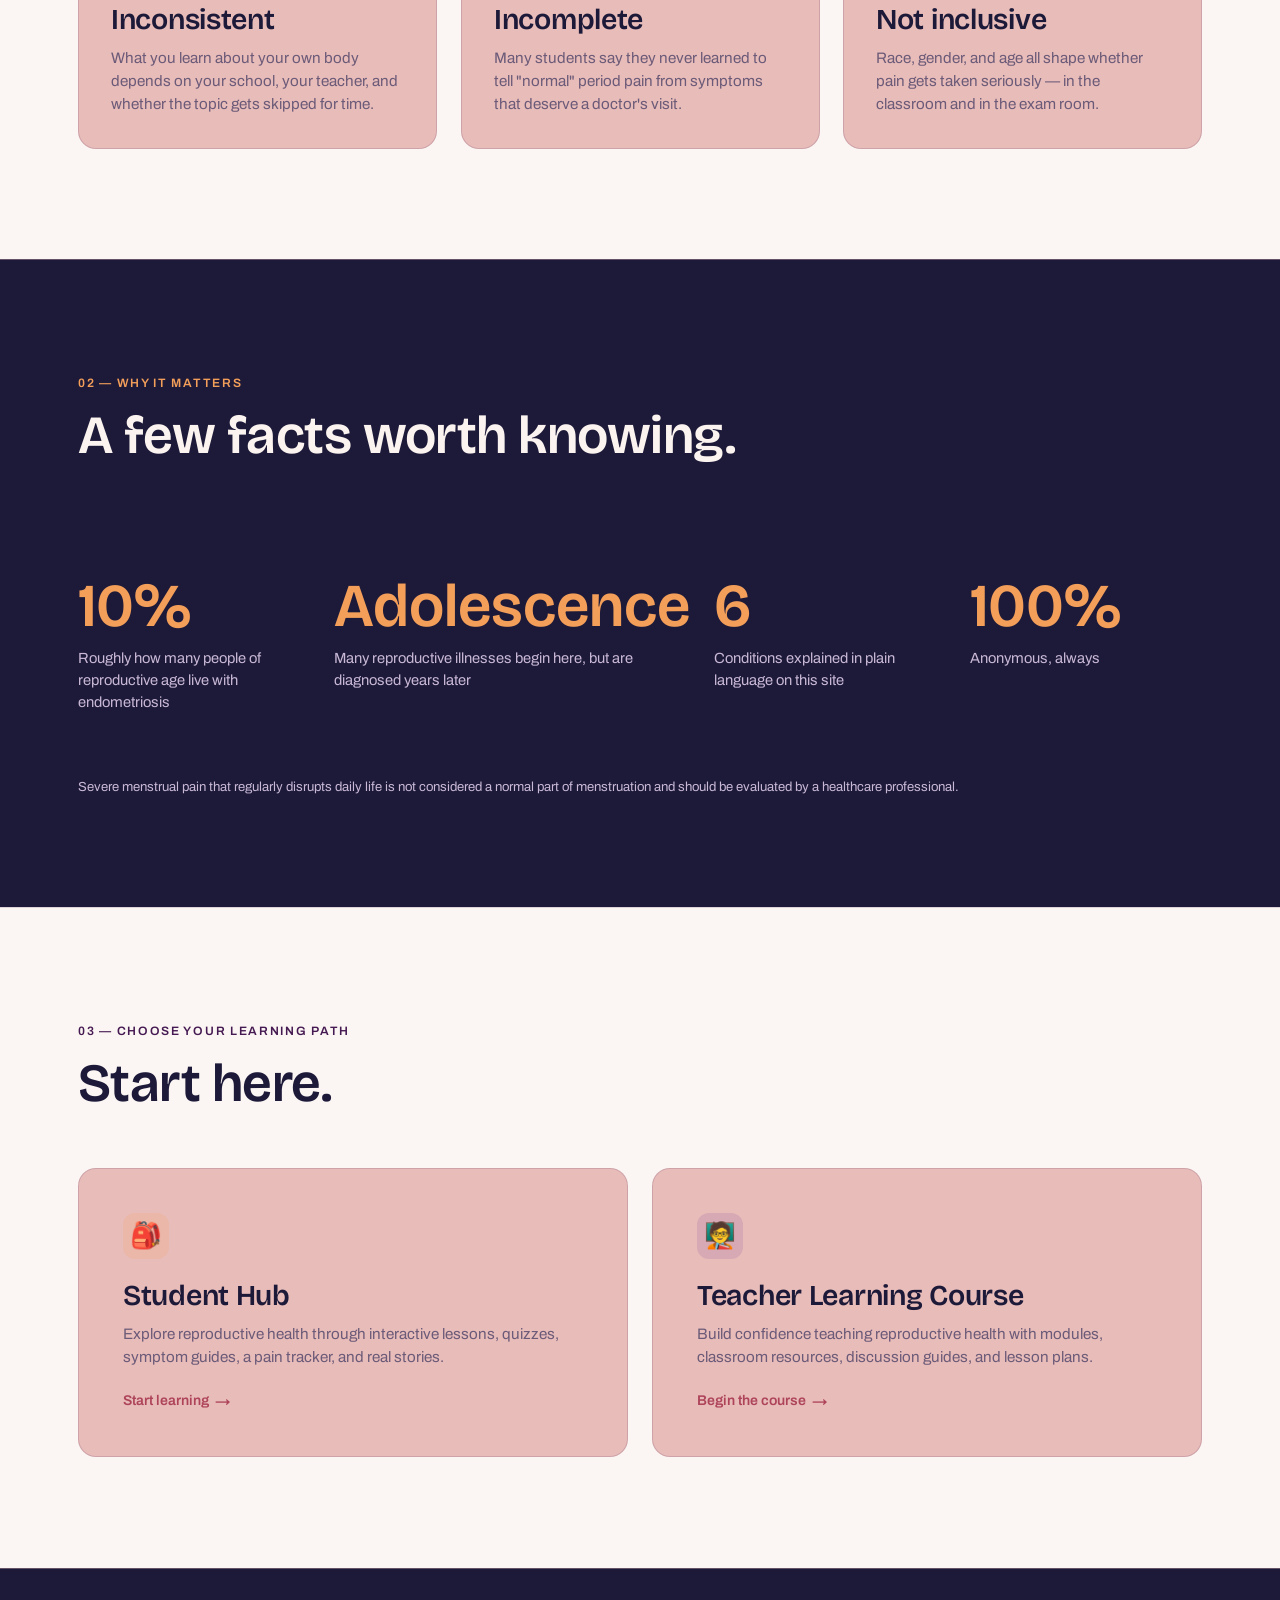
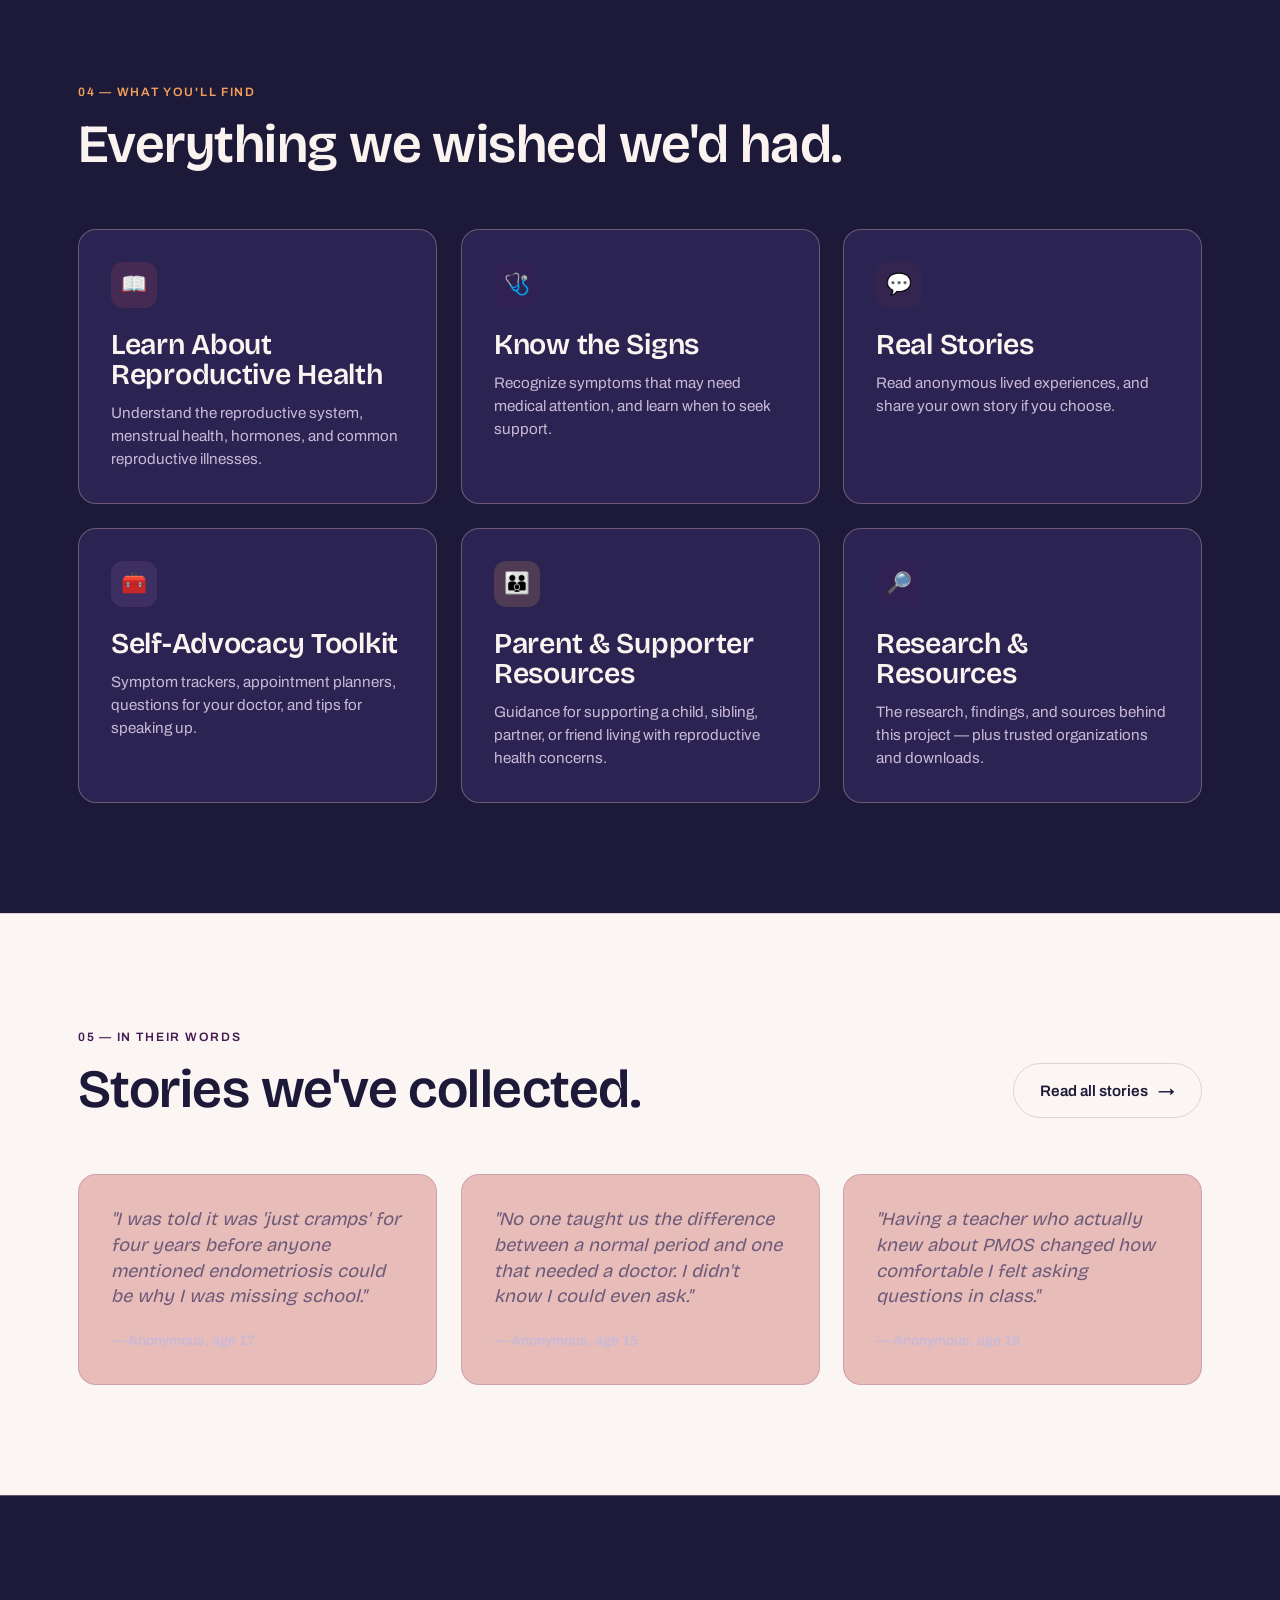
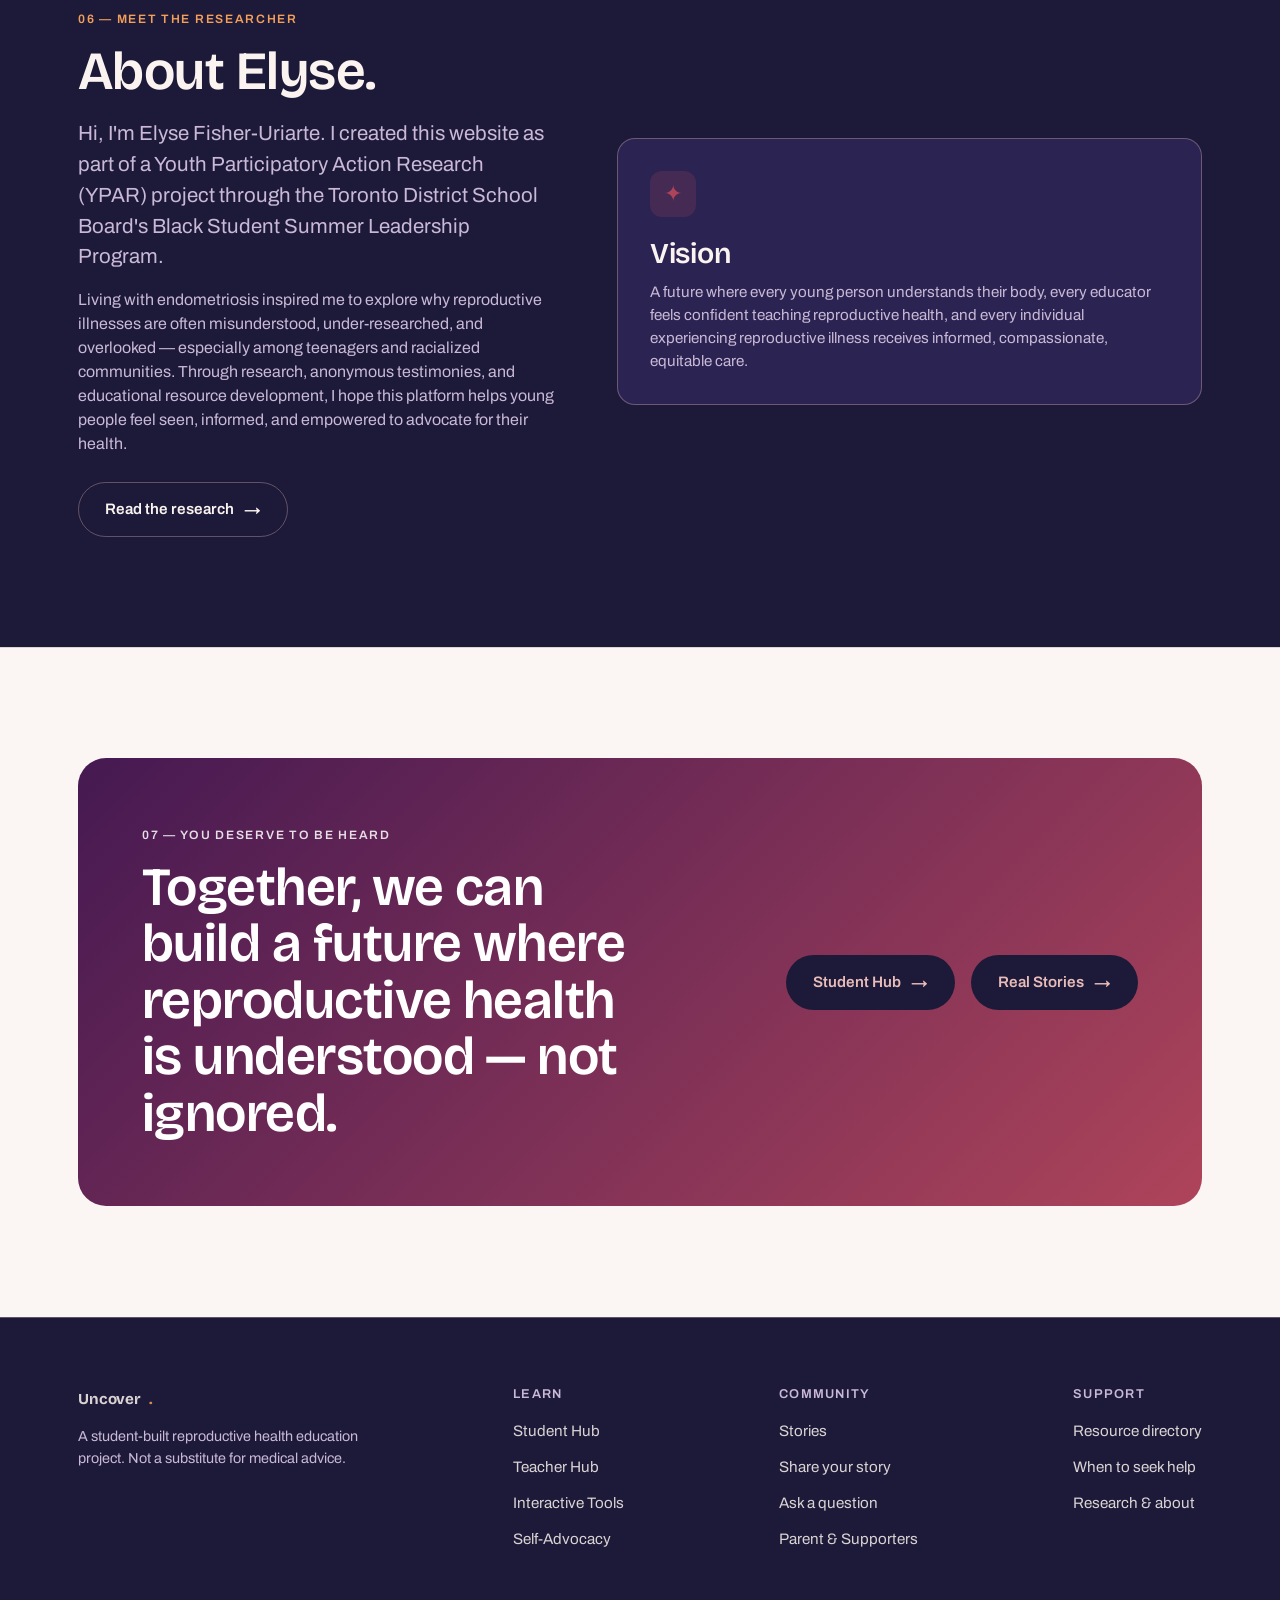
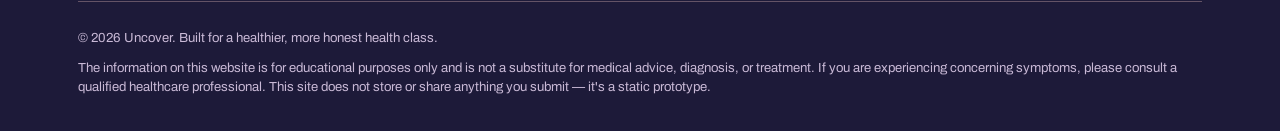
==== commit bd9b30e6: "Implement full site spec: new sunset/purple palette + gradients, PMOS terminology, Adenomyosis/PMDD," ====
--- a/index.html
+++ b/index.html
@@ -4,7 +4,7 @@
 <meta charset="UTF-8">
 <meta name="viewport" content="width=device-width, initial-scale=1.0">
 <title>Uncover — Reproductive Health Education for Students & Teachers</title>
-<meta name="description" content="A youth-centered reproductive health education platform — symptom guides, real stories, teacher training, and tools for students and educators.">
+<meta name="description" content="A youth-centered reproductive health education platform — symptom guides, real stories, teacher training, and tools for students, educators, and families.">
 <link rel="stylesheet" href="css/style.css">
 </head>
 <body>
@@ -14,8 +14,9 @@
     <a href="index.html" class="logo">Uncover<span class="dot">.</span></a>
     <div class="nav-links">
       <a href="index.html" class="active">Home</a>
-      <a href="students.html">For Students</a>
-      <a href="teachers.html">For Teachers</a>
+      <a href="students.html">Students</a>
+      <a href="teachers.html">Teachers</a>
+      <a href="parents.html">Parents</a>
       <a href="stories.html">Stories</a>
       <a href="learn.html">Learn</a>
       <a href="resources.html">Resources</a>
@@ -23,14 +24,15 @@
     <button class="nav-toggle" aria-label="Toggle menu">☰</button>
   </div>
 </nav>
+<div class="ombre-bar"></div>
 
 <header class="hero wrap">
-  <div class="hero-tag"><span class="pip"></span> A reproductive health education project, built with students</div>
+  <div class="hero-tag"><span class="pip"></span> Understanding reproductive health starts here</div>
   <h1>Your body isn't a<br>mystery. <em>Silence</em> made it feel that way.</h1>
-  <p class="lede">Uncover is a youth-centered space for learning about periods, PCOS, endometriosis, fibroids, and the reproductive health questions health class skipped — plus the training and resources teachers need to talk about it well.</p>
+  <p class="lede">Education should empower — not leave questions unanswered. Learn about reproductive health, understand common reproductive illnesses, hear real stories, build confidence advocating for your health, and access trusted resources designed for students, educators, parents, and supporters.</p>
   <div class="cta-row">
-    <a href="students.html" class="btn btn-primary">I'm a student <span class="btn-arrow">→</span></a>
-    <a href="teachers.html" class="btn btn-outline">I'm a teacher <span class="btn-arrow">→</span></a>
+    <a href="students.html" class="btn btn-primary">Explore Student Hub <span class="btn-arrow">→</span></a>
+    <a href="teachers.html" class="btn btn-outline">Teacher Learning Course <span class="btn-arrow">→</span></a>
   </div>
   <div class="badge-list">
     <span class="badge"><span class="dot"></span> Anonymous & judgment-free</span>
@@ -41,42 +43,20 @@
 
 <div class="marquee">
   <div class="marquee-track">
-    <span>Periods</span><span>PCOS</span><span>Endometriosis</span><span>Fibroids</span><span>Mental Health</span><span>Healthcare Equity</span><span>Anonymous &amp; Safe</span>
-    <span>Periods</span><span>PCOS</span><span>Endometriosis</span><span>Fibroids</span><span>Mental Health</span><span>Healthcare Equity</span><span>Anonymous &amp; Safe</span>
+    <span>Periods</span><span>PMOS</span><span>Endometriosis</span><span>Fibroids</span><span>Adenomyosis</span><span>PMDD</span><span>Mental Health</span><span>Healthcare Equity</span><span>Anonymous &amp; Safe</span>
+    <span>Periods</span><span>PMOS</span><span>Endometriosis</span><span>Fibroids</span><span>Adenomyosis</span><span>PMDD</span><span>Mental Health</span><span>Healthcare Equity</span><span>Anonymous &amp; Safe</span>
   </div>
 </div>
 
-<section class="section">
-  <div class="wrap">
-    <div class="stats-row">
-      <div>
-        <span class="stat-num" data-count="3">0</span>
-        <p class="stat-label">Conditions explained in plain language</p>
-      </div>
-      <div>
-        <span class="stat-num" data-count="9" data-suffix="+">0</span>
-        <p class="stat-label">Real, anonymous stories shared</p>
-      </div>
-      <div>
-        <span class="stat-num" data-count="6">0</span>
-        <p class="stat-label">Interactive tools &amp; guides</p>
-      </div>
-      <div>
-        <span class="stat-num" data-count="100" data-suffix="%">0</span>
-        <p class="stat-label">Anonymous, always</p>
-      </div>
-    </div>
-  </div>
-</section>
-
-<section class="section light">
-  <div class="wrap">
-    <div class="section-head">
-      <div>
-        <span class="eyebrow">01 — Why this exists</span>
-        <h2 style="margin-top:14px;">Reproductive health education has gaps.<br>We're trying to close them.</h2>
-      </div>
-      <p class="lede">Our research and interviews with students kept surfacing the same story: health class covers the basics of a period, then stops. Conditions like endometriosis and PCOS go unnamed for years — and the students most affected are often the ones least believed.</p>
+<!-- WHY THIS EXISTS -->
+<section class="section light">
+  <div class="wrap">
+    <div class="section-head">
+      <div>
+        <span class="eyebrow">01 — Breaking the silence</span>
+        <h2 style="margin-top:14px;">Why this website exists.</h2>
+      </div>
+      <p class="lede">For many young people, conversations about reproductive health are limited, uncomfortable, or overlooked. Symptoms like severe period pain, heavy bleeding, chronic fatigue, or irregular cycles are often dismissed as "normal," delaying diagnosis for conditions like endometriosis, PMOS, adenomyosis, and uterine fibroids. Inspired by youth-led research and lived experience, this platform exists so every young person feels informed, supported, and empowered to seek help when something doesn't feel right.</p>
     </div>
     <div class="grid grid-3">
       <div class="card">
@@ -98,69 +78,113 @@
   </div>
 </section>
 
+<!-- QUICK FACTS -->
 <section class="section">
   <div class="wrap">
     <div class="section-head">
       <div>
-        <span class="eyebrow">02 — Start here</span>
-        <h2 style="margin-top:14px;">Two doors in.</h2>
+        <span class="eyebrow">02 — Why it matters</span>
+        <h2 style="margin-top:14px;">A few facts worth knowing.</h2>
+      </div>
+    </div>
+    <div class="stats-row">
+      <div>
+        <span class="stat-num" data-count="10" data-suffix="%">0</span>
+        <p class="stat-label">Roughly how many people of reproductive age live with endometriosis</p>
+      </div>
+      <div>
+        <span class="stat-num">Adolescence</span>
+        <p class="stat-label">Many reproductive illnesses begin here, but are diagnosed years later</p>
+      </div>
+      <div>
+        <span class="stat-num" data-count="6">0</span>
+        <p class="stat-label">Conditions explained in plain language on this site</p>
+      </div>
+      <div>
+        <span class="stat-num" data-count="100" data-suffix="%">0</span>
+        <p class="stat-label">Anonymous, always</p>
+      </div>
+    </div>
+    <p class="form-note">Severe menstrual pain that regularly disrupts daily life is not considered a normal part of menstruation and should be evaluated by a healthcare professional.</p>
+  </div>
+</section>
+
+<!-- CHOOSE YOUR PATH -->
+<section class="section light">
+  <div class="wrap">
+    <div class="section-head">
+      <div>
+        <span class="eyebrow">03 — Choose your learning path</span>
+        <h2 style="margin-top:14px;">Start here.</h2>
       </div>
     </div>
     <div class="grid grid-2">
       <a href="students.html" class="card" style="padding:44px;">
         <div class="icon tint-lime" style="font-size:1.6rem;">🎒</div>
-        <h3 style="font-size:1.8rem;">For Students</h3>
-        <p style="margin-top:12px;">Symptom guides, real conditions explained in plain language, an anonymous ask-an-expert box, mental health support, and interactive quizzes.</p>
-        <span class="tag-link">Explore the student hub <span class="btn-arrow">→</span></span>
+        <h3 style="font-size:1.8rem;">Student Hub</h3>
+        <p style="margin-top:12px;">Explore reproductive health through interactive lessons, quizzes, symptom guides, a pain tracker, and real stories.</p>
+        <span class="tag-link">Start learning <span class="btn-arrow">→</span></span>
       </a>
       <a href="teachers.html" class="card" style="padding:44px;">
         <div class="icon tint-sky" style="font-size:1.6rem;">🧑‍🏫</div>
-        <h3 style="font-size:1.8rem;">For Teachers</h3>
-        <p style="margin-top:12px;">Training modules, inclusive discussion guides, ready-to-use lesson plans, and case studies for building confidence in the classroom.</p>
-        <span class="tag-link">Explore the teacher hub <span class="btn-arrow">→</span></span>
-      </a>
-    </div>
-  </div>
-</section>
-
-<section class="section light">
-  <div class="wrap">
-    <div class="section-head">
-      <div>
-        <span class="eyebrow">03 — What's inside</span>
+        <h3 style="font-size:1.8rem;">Teacher Learning Course</h3>
+        <p style="margin-top:12px;">Build confidence teaching reproductive health with modules, classroom resources, discussion guides, and lesson plans.</p>
+        <span class="tag-link">Begin the course <span class="btn-arrow">→</span></span>
+      </a>
+    </div>
+  </div>
+</section>
+
+<!-- WHAT YOU'LL FIND -->
+<section class="section">
+  <div class="wrap">
+    <div class="section-head">
+      <div>
+        <span class="eyebrow">04 — What you'll find</span>
         <h2 style="margin-top:14px;">Everything we wished we'd had.</h2>
       </div>
     </div>
-    <div class="grid grid-4">
-      <div class="card">
+    <div class="grid grid-3">
+      <a href="students.html" class="card">
         <div class="icon tint-pink">📖</div>
-        <h3>Symptom guide</h3>
-        <p>"Normal vs. not normal" — plain-language guidance on periods, pain, and when to ask for help.</p>
-      </div>
-      <div class="card">
+        <h3>Learn About Reproductive Health</h3>
+        <p>Understand the reproductive system, menstrual health, hormones, and common reproductive illnesses.</p>
+      </a>
+      <a href="students.html#symptoms" class="card">
         <div class="icon tint-purple">🩺</div>
-        <h3>Conditions</h3>
-        <p>Endometriosis, PCOS, and fibroids explained without the jargon.</p>
-      </div>
-      <div class="card">
+        <h3>Know the Signs</h3>
+        <p>Recognize symptoms that may need medical attention, and learn when to seek support.</p>
+      </a>
+      <a href="stories.html" class="card">
         <div class="icon tint-orange">💬</div>
-        <h3>Real stories</h3>
-        <p>Anonymous, lived testimonials from students and people who've been there.</p>
-      </div>
-      <div class="card">
-        <div class="icon tint-sky">🎯</div>
-        <h3>Quizzes & tools</h3>
-        <p>Myth-vs-fact quizzes, symptom checklists, and reflection polls.</p>
-      </div>
-    </div>
-  </div>
-</section>
-
-<section class="section">
-  <div class="wrap">
-    <div class="section-head">
-      <div>
-        <span class="eyebrow">04 — In their words</span>
+        <h3>Real Stories</h3>
+        <p>Read anonymous lived experiences, and share your own story if you choose.</p>
+      </a>
+      <a href="advocacy.html" class="card">
+        <div class="icon tint-sky">🧰</div>
+        <h3>Self-Advocacy Toolkit</h3>
+        <p>Symptom trackers, appointment planners, questions for your doctor, and tips for speaking up.</p>
+      </a>
+      <a href="parents.html" class="card">
+        <div class="icon tint-lime">👪</div>
+        <h3>Parent &amp; Supporter Resources</h3>
+        <p>Guidance for supporting a child, sibling, partner, or friend living with reproductive health concerns.</p>
+      </a>
+      <a href="research.html" class="card">
+        <div class="icon tint-purple">🔎</div>
+        <h3>Research &amp; Resources</h3>
+        <p>The research, findings, and sources behind this project — plus trusted organizations and downloads.</p>
+      </a>
+    </div>
+  </div>
+</section>
+
+<!-- STORIES -->
+<section class="section light">
+  <div class="wrap">
+    <div class="section-head">
+      <div>
+        <span class="eyebrow">05 — In their words</span>
         <h2 style="margin-top:14px;">Stories we've collected.</h2>
       </div>
       <a href="stories.html" class="btn btn-outline">Read all stories <span class="btn-arrow">→</span></a>
@@ -175,21 +199,43 @@
         <p class="tag-link" style="color:var(--muted); margin-top:20px;">— Anonymous, age 15</p>
       </div>
       <div class="card">
-        <p style="font-family:var(--font-display); font-size:1.15rem; font-style:italic; line-height:1.4;">"Having a teacher who actually knew about PCOS changed how comfortable I felt asking questions in class."</p>
+        <p style="font-family:var(--font-display); font-size:1.15rem; font-style:italic; line-height:1.4;">"Having a teacher who actually knew about PMOS changed how comfortable I felt asking questions in class."</p>
         <p class="tag-link" style="color:var(--muted); margin-top:20px;">— Anonymous, age 16</p>
       </div>
     </div>
   </div>
 </section>
 
+<!-- MEET THE RESEARCHER -->
+<section class="section">
+  <div class="wrap two-col">
+    <div>
+      <span class="eyebrow">06 — Meet the researcher</span>
+      <h2 style="margin-top:14px;">About Elyse.</h2>
+      <p class="lede" style="margin-top:18px;">Hi, I'm Elyse Fisher-Uriarte. I created this website as part of a Youth Participatory Action Research (YPAR) project through the Toronto District School Board's Black Student Summer Leadership Program.</p>
+      <p style="margin-top:16px; color:var(--muted);">Living with endometriosis inspired me to explore why reproductive illnesses are often misunderstood, under-researched, and overlooked — especially among teenagers and racialized communities. Through research, anonymous testimonies, and educational resource development, I hope this platform helps young people feel seen, informed, and empowered to advocate for their health.</p>
+      <a href="research.html" class="btn btn-outline" style="margin-top:26px;">Read the research <span class="btn-arrow">→</span></a>
+    </div>
+    <div class="card">
+      <div class="icon tint-pink" style="font-size:1.4rem;">✦</div>
+      <h3>Vision</h3>
+      <p style="margin-top:12px;">A future where every young person understands their body, every educator feels confident teaching reproductive health, and every individual experiencing reproductive illness receives informed, compassionate, equitable care.</p>
+    </div>
+  </div>
+</section>
+
+<!-- CTA -->
 <section class="section light">
   <div class="wrap">
     <div class="banner">
       <div>
-        <span class="eyebrow" style="color:rgba(255,255,255,0.85);">05 — Need support now?</span>
-        <h2 style="margin-top:14px; color:#fff;">Trusted resources, medical and educational, in one place.</h2>
-      </div>
-      <a href="resources.html" class="btn btn-dark">See resources <span class="btn-arrow">→</span></a>
+        <span class="eyebrow" style="color:rgba(255,255,255,0.85);">07 — You deserve to be heard</span>
+        <h2 style="margin-top:14px; color:#fff;">Together, we can build a future where reproductive health is understood — not ignored.</h2>
+      </div>
+      <div class="cta-row">
+        <a href="students.html" class="btn btn-dark">Student Hub <span class="btn-arrow">→</span></a>
+        <a href="stories.html" class="btn btn-dark">Real Stories <span class="btn-arrow">→</span></a>
+      </div>
     </div>
   </div>
 </section>
@@ -204,9 +250,10 @@
       <div class="foot-col">
         <h4>Learn</h4>
         <ul>
-          <li><a href="students.html">For Students</a></li>
-          <li><a href="teachers.html">For Teachers</a></li>
+          <li><a href="students.html">Student Hub</a></li>
+          <li><a href="teachers.html">Teacher Hub</a></li>
           <li><a href="learn.html">Interactive Tools</a></li>
+          <li><a href="advocacy.html">Self-Advocacy</a></li>
         </ul>
       </div>
       <div class="foot-col">
@@ -215,6 +262,7 @@
           <li><a href="stories.html">Stories</a></li>
           <li><a href="stories.html#share">Share your story</a></li>
           <li><a href="students.html#ask">Ask a question</a></li>
+          <li><a href="parents.html">Parent & Supporters</a></li>
         </ul>
       </div>
       <div class="foot-col">
@@ -222,12 +270,13 @@
         <ul>
           <li><a href="resources.html">Resource directory</a></li>
           <li><a href="resources.html#help">When to seek help</a></li>
+          <li><a href="research.html">Research & about</a></li>
         </ul>
       </div>
     </div>
-    <div class="foot-bottom">
+    <div class="foot-bottom" style="flex-direction:column; align-items:flex-start; gap:10px;">
       <span>© <span data-year></span> Uncover. Built for a healthier, more honest health class.</span>
-      <span>This site does not store or share anything you submit — it's a static prototype.</span>
+      <span>The information on this website is for educational purposes only and is not a substitute for medical advice, diagnosis, or treatment. If you are experiencing concerning symptoms, please consult a qualified healthcare professional. This site does not store or share anything you submit — it's a static prototype.</span>
     </div>
   </div>
 </footer>
--- a/css/style.css
+++ b/css/style.css
@@ -7,27 +7,37 @@
 @import url('https://fonts.googleapis.com/css2?family=Bricolage+Grotesque:opsz,wght@12..96,400;12..96,500;12..96,600;12..96,700;12..96,800&family=Archivo:ital,wght@0,400;0,500;0,600;0,700;1,500&display=swap');
 
 :root{
-  --bg:            #0B0B10;
-  --bg-soft:       #15151F;
-  --bg-softer:     #1E1E2A;
-  --paper:         #F7F4EC;
-  --paper-dim:     #EDE8DA;
-  --ink:           #14131A;
-  --ink-soft:      #4A4856;
-  --white:         #FBFAF6;
-
-  --lime:          #C6FF3D;
-  --lime-ink:      #10310B;
-  --pink:          #EC4899;
-  --pink-soft:     #FBCFE8;
-  --orange:        #F97316;
-  --sky:           #38BDF8;
-  --purple:        #8B5CF6;
-  --purple-soft:   #E7DEFF;
-
-  --muted:         #9A97A8;
-  --line:          rgba(247,244,236,0.14);
-  --line-dark:     rgba(20,19,26,0.12);
+  /* ---- Uncover palette (per project design spec) ---- */
+  --bg:            #1D1A39;  /* Midnight Plum — dark contexts: nav, footer, hero */
+  --bg-soft:       #2B2452;
+  --bg-softer:     #3B2E63;
+  --canvas:        #FBF6F3;  /* near-white warm base — default light-section bg */
+  --paper:         #E8BCB9;  /* Soft Blush — card / form / activity bg */
+  --paper-dim:     #F3D9D6;  /* lighter blush — secondary card / pill bg */
+  --ink:           #1D1A39;  /* Midnight Plum — headings & body text on light bg */
+  --ink-soft:      #6B5A78;  /* muted plum — secondary text on light bg */
+  --white:         #FBF3EF;
+
+  --primary:       #451952;  /* Royal Purple — buttons, links, headings, progress bars */
+  --primary-dark:  #351140;
+  --accent2:       #662549;  /* Berry Purple — stories, quotes, testimonials, community */
+  --highlight:     #AE445A;  /* Rose Mauve — callouts, stats, parent hub */
+  --cta:           #F39F5A;  /* Golden Apricot — quiz scores, badges, used sparingly */
+  --cta-ink:       #1D1A39;
+
+  /* legacy aliases (existing markup references these class/var names) */
+  --lime:          var(--cta);
+  --lime-ink:      var(--cta-ink);
+  --pink:          var(--highlight);
+  --pink-soft:     var(--paper-dim);
+  --orange:        var(--accent2);
+  --sky:           #8B5AA6;  /* lightened Royal Purple, for tint variety */
+  --purple:        var(--primary);
+  --purple-soft:   #E3D3EC;
+
+  --muted:         #C9B9D6;
+  --line:          rgba(232,188,185,0.35);
+  --line-dark:     rgba(69,25,82,0.16);
 
   --font-display:  'Bricolage Grotesque', 'Helvetica Neue', Arial, sans-serif;
   --font-body:     'Archivo', 'Helvetica Neue', Arial, sans-serif;
@@ -87,11 +97,11 @@
 section{ position:relative; }
 .section{ padding:110px 0; border-top:1px solid var(--line); }
 .section.light{
-  background:var(--paper);
+  background:var(--canvas);
   color:var(--ink);
   border-top:1px solid var(--line-dark);
 }
-.section.light .eyebrow{ color:var(--pink); }
+.section.light .eyebrow{ color:var(--primary); }
 .section.light .muted{ color:var(--ink-soft); }
 .muted{ color:var(--muted); }
 
@@ -116,7 +126,7 @@
   position:sticky;
   top:0;
   z-index:100;
-  background:rgba(11,11,16,0.86);
+  background:rgba(29,26,57,0.86);
   backdrop-filter:blur(14px);
   border-bottom:1px solid var(--line);
 }
@@ -172,12 +182,14 @@
   white-space:nowrap;
 }
 .btn:hover{ transform:translateY(-2px); }
-.btn-primary{ background:var(--lime); color:var(--lime-ink); }
-.btn-primary:hover{ background:#D9FF77; }
+.btn-primary{ background:linear-gradient(135deg, var(--primary), var(--accent2)); color:var(--white); }
+.btn-primary:hover{ background:linear-gradient(135deg, var(--accent2), var(--highlight)); }
 .btn-outline{ border-color:var(--line); color:var(--white); }
 .section.light .btn-outline{ border-color:var(--line-dark); color:var(--ink); }
-.btn-outline:hover{ border-color:var(--lime); }
+.btn-outline:hover{ border-color:var(--primary); }
 .btn-dark{ background:var(--ink); color:var(--paper); }
+.btn-cta{ background:linear-gradient(135deg, var(--cta), #FFC98A); color:var(--cta-ink); }
+.btn-cta:hover{ background:linear-gradient(135deg, #FFC98A, var(--cta)); }
 .btn-arrow{ font-size:1.1em; transition:transform .2s; }
 .btn:hover .btn-arrow{ transform:translateX(3px); }
 
@@ -187,6 +199,9 @@
 .hero{
   padding:96px 0 90px;
   overflow:hidden;
+  background:
+    radial-gradient(ellipse 900px 500px at 15% 0%, rgba(69,25,82,0.45), transparent 60%),
+    radial-gradient(ellipse 700px 500px at 100% 20%, rgba(174,68,90,0.22), transparent 55%);
 }
 .hero-tag{
   display:inline-flex;
@@ -220,12 +235,12 @@
   padding:32px;
   transition:border-color .2s, transform .2s;
 }
-.card:hover{ border-color:var(--lime); transform:translateY(-4px); }
+.card:hover{ border-color:var(--cta); transform:translateY(-4px); }
 .section.light .card{
-  background:var(--white);
+  background:var(--paper);
   border-color:var(--line-dark);
 }
-.section.light .card:hover{ border-color:var(--pink); }
+.section.light .card:hover{ border-color:var(--primary); }
 
 .card .icon{
   width:46px; height:46px;
@@ -249,11 +264,11 @@
 .section.light .card .tag-link{ color:var(--pink); }
 
 /* icon tint variants */
-.tint-lime{ background:rgba(198,255,61,0.16); color:var(--lime); }
-.tint-pink{ background:rgba(236,72,153,0.16); color:var(--pink); }
-.tint-orange{ background:rgba(249,115,22,0.16); color:var(--orange); }
-.tint-sky{ background:rgba(56,189,248,0.16); color:var(--sky); }
-.tint-purple{ background:rgba(139,92,246,0.16); color:var(--purple); }
+.tint-lime{ background:rgba(243,159,90,0.18); color:var(--lime); }
+.tint-pink{ background:rgba(174,68,90,0.20); color:var(--pink); }
+.tint-orange{ background:rgba(102,37,73,0.16); color:var(--orange); }
+.tint-sky{ background:rgba(139,90,166,0.20); color:var(--sky); }
+.tint-purple{ background:rgba(69,25,82,0.16); color:var(--purple); }
 
 /* ---------- pills / tags ---------- */
 .pill{
@@ -326,7 +341,7 @@
   flex-wrap:wrap;
 }
 .banner h2{ max-width:520px; }
-.banner.lime{ background:linear-gradient(135deg,#DFFF7A,var(--lime)); color:var(--lime-ink); }
+.banner.lime{ background:linear-gradient(135deg,#FFD8AC,var(--lime)); color:var(--lime-ink); }
 .banner.dark{ background:var(--ink); color:var(--paper); }
 
 /* ---------- footer ---------- */
@@ -368,15 +383,15 @@
   right:22px;
   bottom:22px;
   z-index:200;
-  background:var(--orange);
-  color:var(--white);
+  background:var(--lime);
+  color:var(--lime-ink);
   font-weight:700;
   padding:13px 20px;
   border-radius:999px;
   font-size:0.85rem;
   box-shadow:0 10px 30px rgba(0,0,0,0.4);
 }
-.exit-btn:hover{ background:#ff8a3d; }
+.exit-btn:hover{ background:#FFB980; }
 
 /* ---------- form elements ---------- */
 .field{ display:flex; flex-direction:column; gap:8px; margin-bottom:20px; }
@@ -412,7 +427,7 @@
   height:6px; border-radius:99px; background:var(--bg-softer); overflow:hidden; margin-bottom:30px;
 }
 .section.light .quiz-progress{ background:var(--paper-dim); }
-.quiz-progress-bar{ height:100%; background:var(--lime); width:0%; transition:width .3s; }
+.quiz-progress-bar{ height:100%; background:linear-gradient(90deg, var(--primary), var(--highlight), var(--cta)); width:0%; transition:width .3s; }
 .quiz-options{ display:flex; flex-direction:column; gap:12px; margin-top:26px; }
 .quiz-opt{
   text-align:left;
@@ -427,8 +442,8 @@
 }
 .section.light .quiz-opt{ border-color:var(--line-dark); }
 .quiz-opt:hover{ border-color:var(--lime); }
-.quiz-opt.correct{ border-color:var(--lime); background:rgba(198,255,61,0.12); }
-.quiz-opt.wrong{ border-color:var(--pink); background:rgba(236,72,153,0.12); }
+.quiz-opt.correct{ border-color:var(--lime); background:rgba(243,159,90,0.14); }
+.quiz-opt.wrong{ border-color:var(--pink); background:rgba(174,68,90,0.16); }
 .quiz-feedback{ margin-top:18px; font-size:0.92rem; color:var(--muted); display:none; }
 .section.light .quiz-feedback{ color:var(--ink-soft); }
 .quiz-result{ text-align:center; display:none; }
@@ -449,8 +464,14 @@
 
 /* ---------- misc ---------- */
 .two-col{ display:grid; grid-template-columns:0.9fr 1.1fr; gap:60px; align-items:center; }
-.divider{ height:1px; background:var(--line); margin:60px 0; }
-.section.light .divider{ background:var(--line-dark); }
+.divider{ height:3px; border-radius:99px; background:linear-gradient(90deg, var(--primary), var(--accent2), var(--highlight), var(--cta)); margin:60px 0; opacity:0.7; }
+.section.light .divider{ opacity:0.55; }
+
+/* full ombré flow, per design spec: Midnight Plum -> Royal Purple -> Berry Purple -> Rose Mauve -> Golden Apricot -> Soft Blush */
+.ombre-bar{
+  height:5px;
+  background:linear-gradient(90deg, var(--bg), var(--primary), var(--accent2), var(--highlight), var(--cta), var(--paper));
+}
 .badge-list{ display:flex; gap:14px; flex-wrap:wrap; margin-top:30px; }
 .badge{ display:flex; align-items:center; gap:8px; font-size:0.85rem; color:var(--muted); }
 .badge .dot{ width:6px;height:6px;border-radius:50%; background:var(--lime); }
@@ -470,7 +491,7 @@
 /* poll */
 .poll-bar-track{ background:var(--bg-softer); border-radius:99px; height:34px; position:relative; overflow:hidden; margin-top:10px; }
 .section.light .poll-bar-track{ background:var(--paper-dim); }
-.poll-bar-fill{ height:100%; background:var(--purple); border-radius:99px; width:0%; transition:width .6s ease; display:flex; align-items:center; padding:0 14px; color:#fff; font-size:0.82rem; font-weight:600; white-space:nowrap; }
+.poll-bar-fill{ height:100%; background:linear-gradient(90deg, var(--accent2), var(--highlight)); border-radius:99px; width:0%; transition:width .6s ease; display:flex; align-items:center; padding:0 14px; color:#fff; font-size:0.82rem; font-weight:600; white-space:nowrap; }
 .poll-option{ margin-bottom:18px; }
 .poll-option .poll-label{ display:flex; justify-content:space-between; font-size:0.9rem; margin-bottom:2px; }
 .poll-vote{
@@ -484,6 +505,16 @@
 [data-poll] .poll-total{ margin-top:16px; font-size:0.82rem; color:var(--muted); display:block; }
 .section.light [data-poll] .poll-total{ color:var(--ink-soft); }
 
+/* pain tracker table */
+.pain-map-table{ width:100%; border-collapse:collapse; min-width:520px; }
+.pain-map-table th, .pain-map-table td{ padding:14px 10px; text-align:center; border-bottom:1px solid var(--line); }
+.section.light .pain-map-table th, .section.light .pain-map-table td{ border-color:var(--line-dark); }
+.pain-map-table td:first-child, .pain-map-table th:first-child{ text-align:left; font-weight:600; }
+.pain-map-table th{ font-size:0.78rem; text-transform:uppercase; letter-spacing:0.06em; color:var(--muted); font-weight:600; }
+.section.light .pain-map-table th{ color:var(--ink-soft); }
+.pain-map-table input[type="checkbox"]{ width:19px; height:19px; accent-color:var(--lime); cursor:pointer; }
+.pain-summary-text{ white-space:pre-line; font-size:0.92rem; line-height:1.7; }
+
 /* self-score checklist result */
 .score-result{
   margin-top:24px; padding:22px 24px; border-radius:var(--radius-sm);
@@ -519,7 +550,7 @@
   position:absolute; top:0; left:0;
   width:460px; height:460px; margin:-230px 0 0 -230px;
   border-radius:50%;
-  background:radial-gradient(circle, rgba(198,255,61,0.30), rgba(236,72,153,0.14) 45%, transparent 72%);
+  background:radial-gradient(circle, rgba(243,159,90,0.32), rgba(174,68,90,0.16) 45%, transparent 72%);
   filter:blur(6px);
   pointer-events:none;
   z-index:0;
@@ -536,7 +567,7 @@
 /* ---------- motion: card tilt ---------- */
 .card{ transition:border-color .2s, transform .15s ease-out, box-shadow .2s; }
 .card.tilt:hover{ box-shadow:0 20px 40px rgba(0,0,0,0.28); }
-.section.light .card.tilt:hover{ box-shadow:0 20px 40px rgba(20,19,26,0.12); }
+.section.light .card.tilt:hover{ box-shadow:0 20px 40px rgba(29,26,57,0.14); }
 
 /* ---------- motion: magnetic buttons ---------- */
 .btn{ transition:transform .15s ease-out, background .2s, color .2s, border-color .2s; }
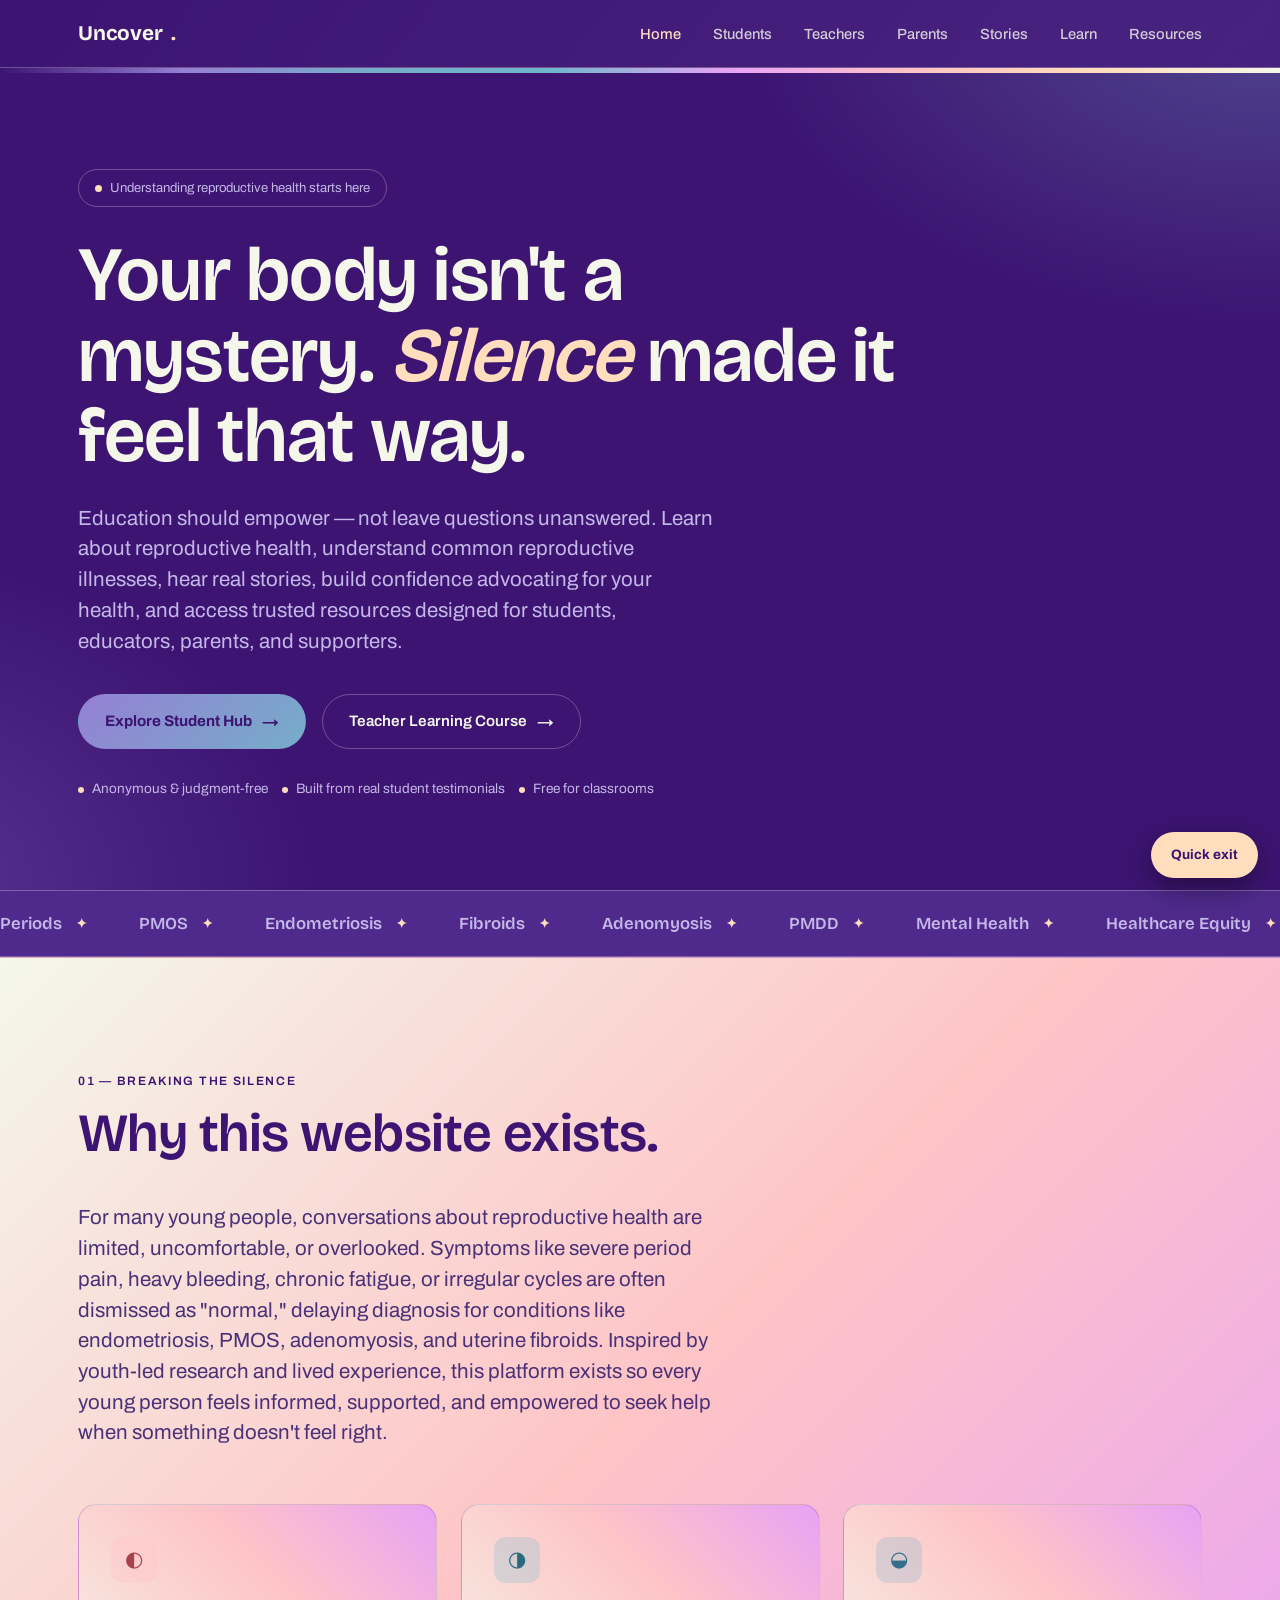
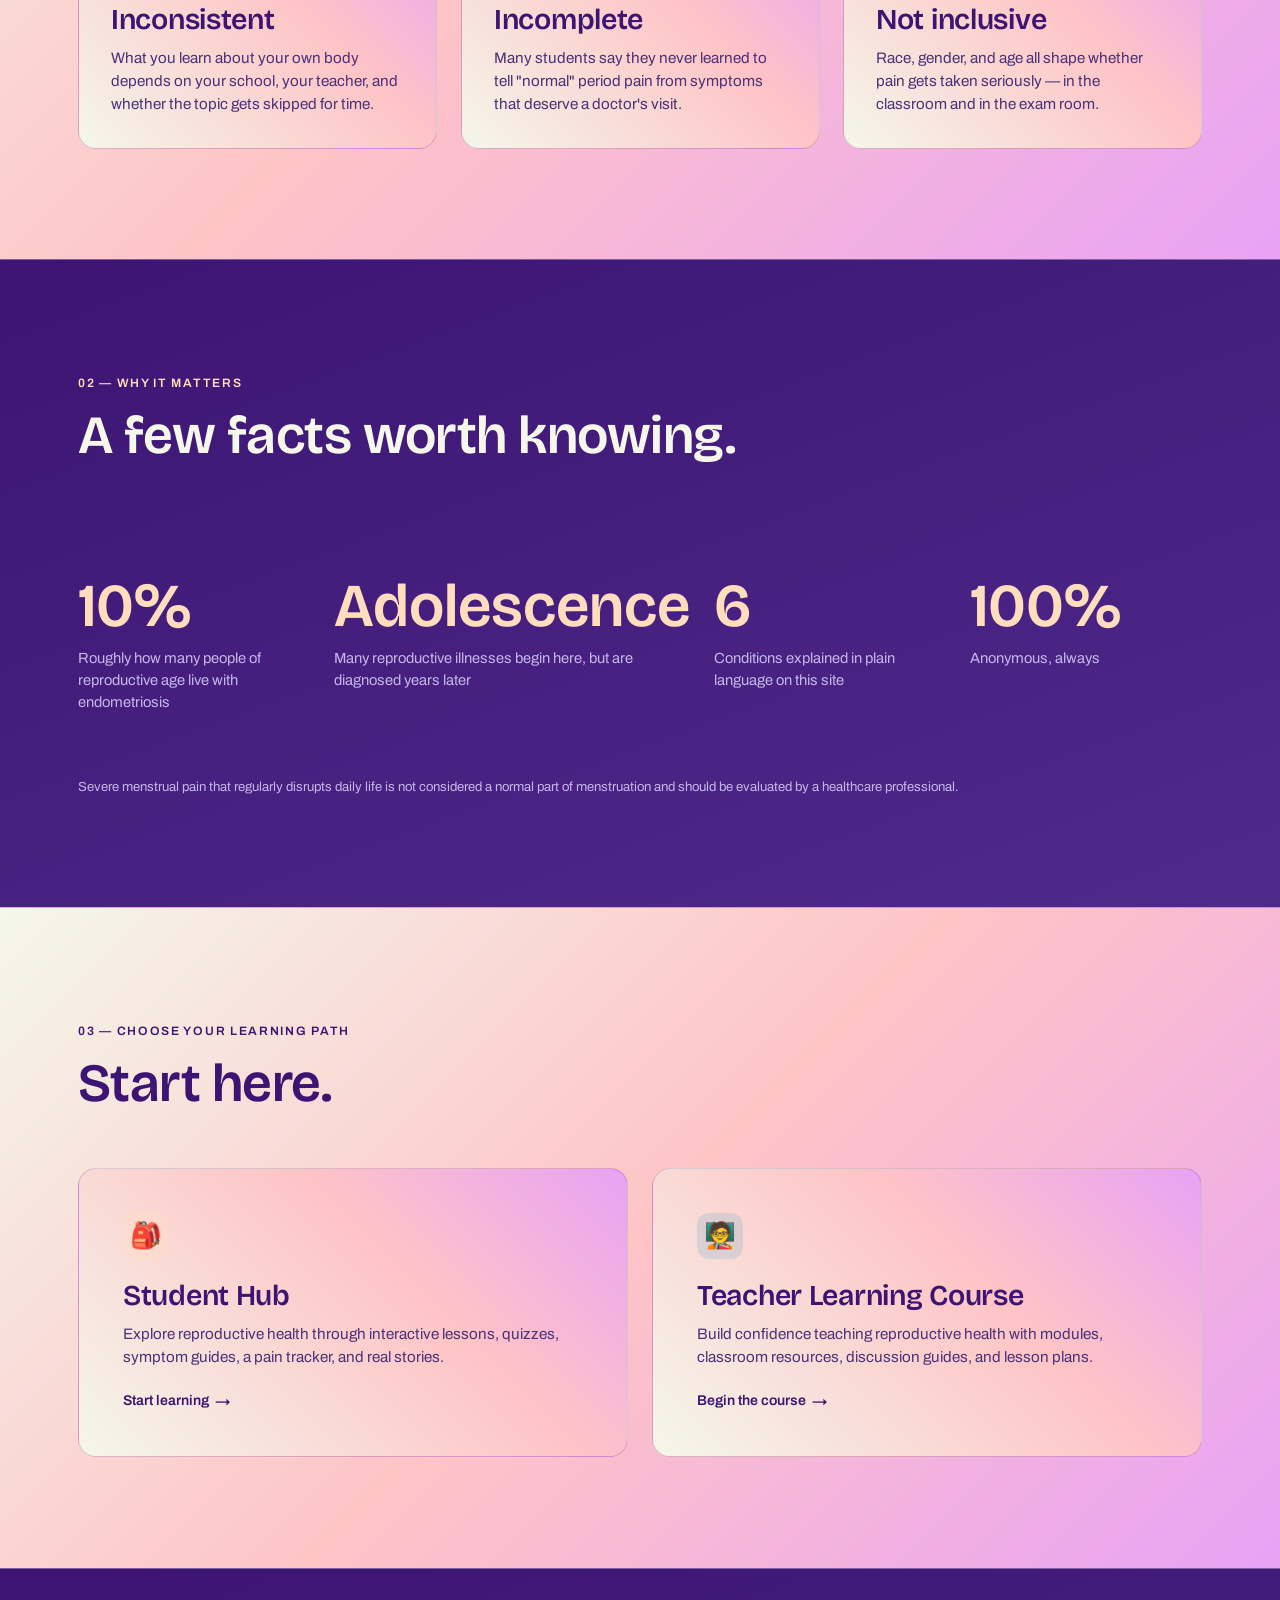
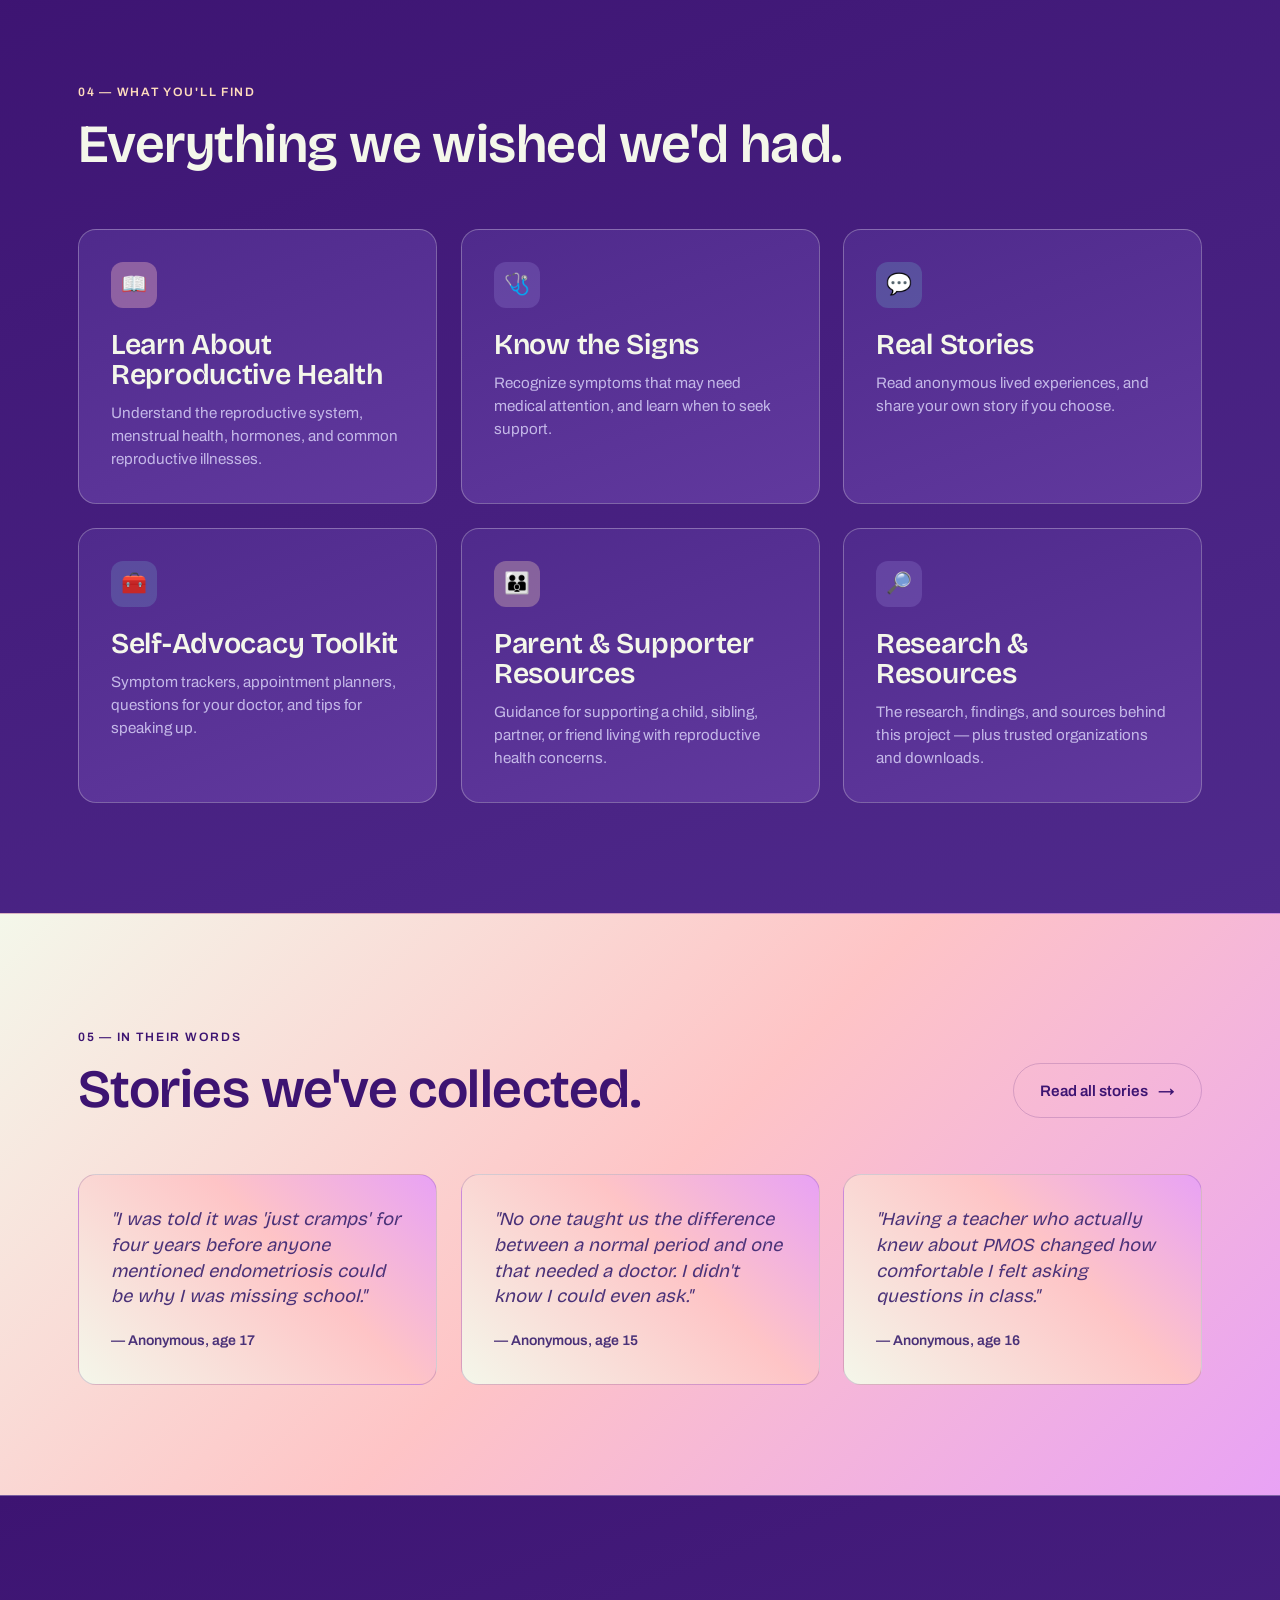
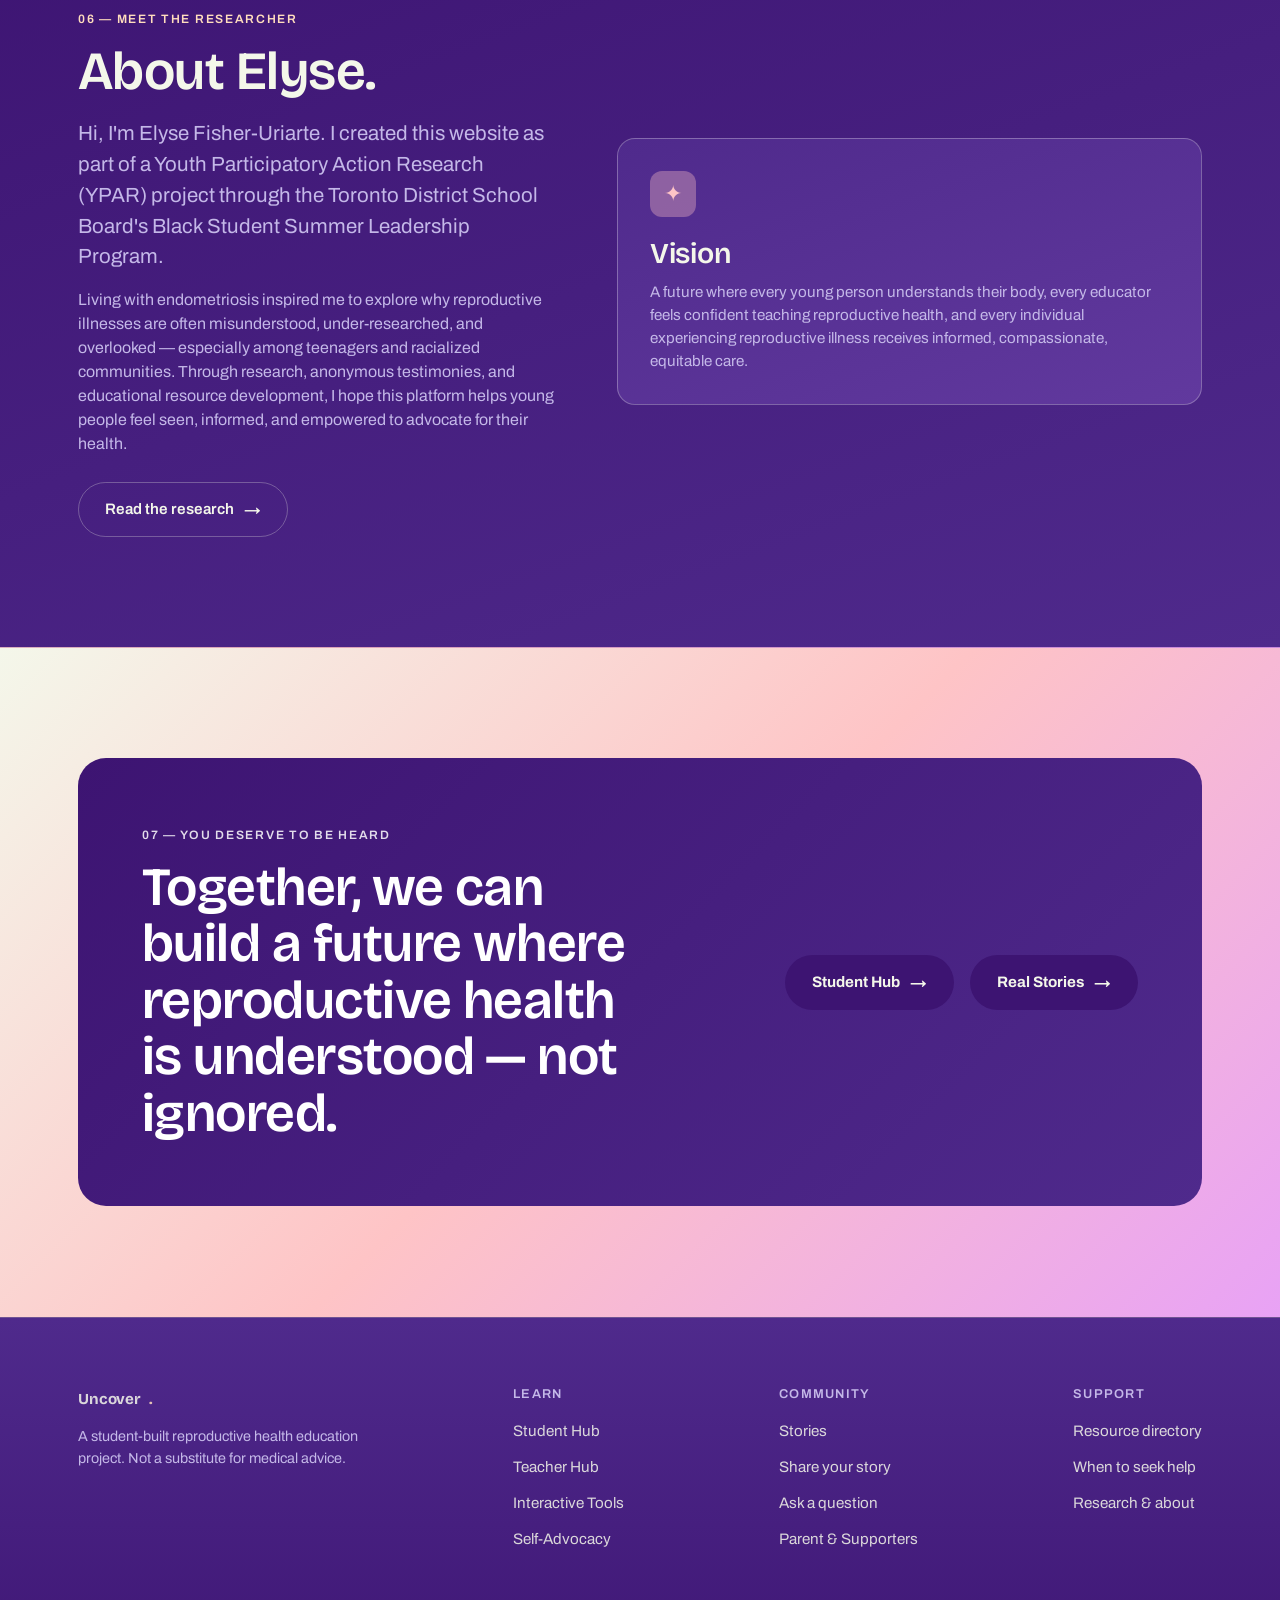
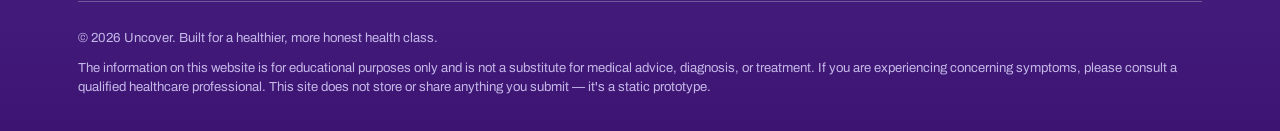
==== commit f170938e: "Fix hero backgrounds: decouple full-width gradient layer from centered content wrap (was clipping to" ====
--- a/index.html
+++ b/index.html
@@ -26,7 +26,8 @@
 </nav>
 <div class="ombre-bar"></div>
 
-<header class="hero wrap">
+<header class="hero">
+<div class="wrap">
   <div class="hero-tag"><span class="pip"></span> Understanding reproductive health starts here</div>
   <h1>Your body isn't a<br>mystery. <em>Silence</em> made it feel that way.</h1>
   <p class="lede">Education should empower — not leave questions unanswered. Learn about reproductive health, understand common reproductive illnesses, hear real stories, build confidence advocating for your health, and access trusted resources designed for students, educators, parents, and supporters.</p>
@@ -39,6 +40,7 @@
     <span class="badge"><span class="dot"></span> Built from real student testimonials</span>
     <span class="badge"><span class="dot"></span> Free for classrooms</span>
   </div>
+</div>
 </header>
 
 <div class="marquee">
--- a/css/style.css
+++ b/css/style.css
@@ -8,36 +8,46 @@
 
 :root{
   /* ---- Uncover palette (per project design spec) ---- */
-  --bg:            #1D1A39;  /* Midnight Plum — dark contexts: nav, footer, hero */
-  --bg-soft:       #2B2452;
-  --bg-softer:     #3B2E63;
-  --canvas:        #FBF6F3;  /* near-white warm base — default light-section bg */
-  --paper:         #E8BCB9;  /* Soft Blush — card / form / activity bg */
-  --paper-dim:     #F3D9D6;  /* lighter blush — secondary card / pill bg */
-  --ink:           #1D1A39;  /* Midnight Plum — headings & body text on light bg */
-  --ink-soft:      #6B5A78;  /* muted plum — secondary text on light bg */
-  --white:         #FBF3EF;
-
-  --primary:       #451952;  /* Royal Purple — buttons, links, headings, progress bars */
-  --primary-dark:  #351140;
-  --accent2:       #662549;  /* Berry Purple — stories, quotes, testimonials, community */
-  --highlight:     #AE445A;  /* Rose Mauve — callouts, stats, parent hub */
-  --cta:           #F39F5A;  /* Golden Apricot — quiz scores, badges, used sparingly */
-  --cta-ink:       #1D1A39;
+  --bg:            #3D1472;  /* Persian Indigo — dark contexts: nav, footer, hero, main dark colour */
+  --bg-soft:       #4F2A8C;
+  --bg-softer:     #61399E;
+  --canvas:        #F4F7EA;  /* Ivory — main background colour */
+  --paper:         #FEC4C6;  /* Blush Rose — card surface (kept distinct from Ivory canvas) */
+  --paper-dim:     #FBD9D3;  /* lighter blush — secondary card / pill bg */
+  --ink:           #3D1472;  /* Persian Indigo — body text; every palette colour but Indigo itself is light/medium, so text stays Indigo except on true-dark backgrounds */
+  --ink-soft:      #4A3178;  /* slightly softened Indigo — secondary text, still high-contrast */
+  --white:         #F4F7EA;  /* Ivory — text on dark (Indigo) backgrounds */
+
+  --primary:       #9580D4;  /* Soft Periwinkle — primary brand colour: buttons, links, headings */
+  --primary-dark:  #6B4FAE;
+  --secondary:     #75ADC9;  /* Sky Reflection — secondary brand colour */
+  --feature:       #E8A2F5;  /* Lavender Orchid — feature colour: stories, testimonials, quotes */
+  --highlight:     #FEC4C6;  /* Blush Rose — highlight colour: parent hub, reminders, success */
+  --wellness:      #6EB7CC;  /* Sea Glass — wellness accent: mental health, self-care */
+  --cta:           #FFDDBD;  /* Fairy Lights — accent: badges, quiz scores, did-you-know, used sparingly */
+  --cta-ink:       #3D1472;
 
   /* legacy aliases (existing markup references these class/var names) */
   --lime:          var(--cta);
   --lime-ink:      var(--cta-ink);
   --pink:          var(--highlight);
   --pink-soft:     var(--paper-dim);
-  --orange:        var(--accent2);
-  --sky:           #8B5AA6;  /* lightened Royal Purple, for tint variety */
+  --orange:        var(--wellness);
+  --sky:           var(--secondary);
   --purple:        var(--primary);
-  --purple-soft:   #E3D3EC;
-
-  --muted:         #C9B9D6;
-  --line:          rgba(232,188,185,0.35);
-  --line-dark:     rgba(69,25,82,0.16);
+  --purple-soft:   #F1E4FB;
+
+  --muted:         #C4B8E8;  /* light periwinkle-lavender — secondary text on dark bg */
+  --line:          rgba(244,247,234,0.28);   /* ivory-tinted border, dark contexts */
+  --line-dark:     rgba(61,20,114,0.18);     /* indigo-tinted border, light contexts */
+
+  /* named gradients, per design spec */
+  --grad-primary:      linear-gradient(135deg, #3D1472, #9580D4, #75ADC9);   /* Primary Brand Gradient */
+  --grad-wellness-soft: linear-gradient(135deg, #F4F7EA, #FEC4C6, #E8A2F5); /* Soft Wellness Gradient */
+  --grad-healing:      linear-gradient(135deg, #6EB7CC, #75ADC9, #9580D4);   /* Healing Gradient */
+  --grad-feature:      linear-gradient(135deg, #FFDDBD, #FEC4C6, #E8A2F5);   /* Feature Gradient */
+  --grad-btn:          linear-gradient(135deg, #9580D4, #75ADC9);           /* button-safe slice: text stays readable in Indigo */
+  --grad-btn-hover:    linear-gradient(135deg, #75ADC9, #6EB7CC);
 
   --font-display:  'Bricolage Grotesque', 'Helvetica Neue', Arial, sans-serif;
   --font-body:     'Archivo', 'Helvetica Neue', Arial, sans-serif;
@@ -51,7 +61,7 @@
 html{ scroll-behavior:smooth; }
 body{
   margin:0;
-  background:var(--bg);
+  background:var(--grad-primary) fixed;
   color:var(--white);
   font-family:var(--font-body);
   -webkit-font-smoothing:antialiased;
@@ -95,13 +105,21 @@
 
 /* ---------- section scaffolding ---------- */
 section{ position:relative; }
-.section{ padding:110px 0; border-top:1px solid var(--line); }
+.section{
+  padding:110px 0;
+  border-top:1px solid var(--line);
+  background:linear-gradient(160deg, var(--bg), var(--bg-soft));
+}
 .section.light{
-  background:var(--canvas);
+  background:var(--grad-wellness-soft);
   color:var(--ink);
   border-top:1px solid var(--line-dark);
-}
-.section.light .eyebrow{ color:var(--primary); }
+  /* redefining --muted here means every inline color:var(--muted)
+     elsewhere in this subtree automatically resolves to a readable
+     dark value on this light background, with no HTML changes needed */
+  --muted: var(--ink-soft);
+}
+.section.light .eyebrow{ color:var(--ink); }
 .section.light .muted{ color:var(--ink-soft); }
 .muted{ color:var(--muted); }
 
@@ -126,7 +144,7 @@
   position:sticky;
   top:0;
   z-index:100;
-  background:rgba(29,26,57,0.86);
+  background:rgba(61,20,114,0.88);
   backdrop-filter:blur(14px);
   border-bottom:1px solid var(--line);
 }
@@ -182,12 +200,12 @@
   white-space:nowrap;
 }
 .btn:hover{ transform:translateY(-2px); }
-.btn-primary{ background:linear-gradient(135deg, var(--primary), var(--accent2)); color:var(--white); }
-.btn-primary:hover{ background:linear-gradient(135deg, var(--accent2), var(--highlight)); }
+.btn-primary{ background:var(--grad-btn); color:var(--ink); font-weight:700; }
+.btn-primary:hover{ background:var(--grad-btn-hover); }
 .btn-outline{ border-color:var(--line); color:var(--white); }
 .section.light .btn-outline{ border-color:var(--line-dark); color:var(--ink); }
 .btn-outline:hover{ border-color:var(--primary); }
-.btn-dark{ background:var(--ink); color:var(--paper); }
+.btn-dark{ background:var(--ink); color:var(--white); font-weight:700; }
 .btn-cta{ background:linear-gradient(135deg, var(--cta), #FFC98A); color:var(--cta-ink); }
 .btn-cta:hover{ background:linear-gradient(135deg, #FFC98A, var(--cta)); }
 .btn-arrow{ font-size:1.1em; transition:transform .2s; }
@@ -200,8 +218,9 @@
   padding:96px 0 90px;
   overflow:hidden;
   background:
-    radial-gradient(ellipse 900px 500px at 15% 0%, rgba(69,25,82,0.45), transparent 60%),
-    radial-gradient(ellipse 700px 500px at 100% 20%, rgba(174,68,90,0.22), transparent 55%);
+    radial-gradient(ellipse 900px 550px at 100% -10%, rgba(117,173,201,0.35), transparent 60%),
+    radial-gradient(ellipse 800px 600px at -10% 100%, rgba(149,128,212,0.30), transparent 55%),
+    var(--bg);
 }
 .hero-tag{
   display:inline-flex;
@@ -229,7 +248,8 @@
 .grid-4{ grid-template-columns:repeat(4,1fr); }
 
 .card{
-  background:var(--bg-soft);
+  background:linear-gradient(160deg, var(--bg-soft), var(--bg-softer));
+  color:var(--white);
   border:1px solid var(--line);
   border-radius:var(--radius);
   padding:32px;
@@ -237,7 +257,8 @@
 }
 .card:hover{ border-color:var(--cta); transform:translateY(-4px); }
 .section.light .card{
-  background:var(--paper);
+  background:linear-gradient(45deg, var(--canvas), var(--paper) 60%, var(--feature));
+  color:var(--ink);
   border-color:var(--line-dark);
 }
 .section.light .card:hover{ border-color:var(--primary); }
@@ -259,16 +280,24 @@
   margin-top:20px;
   font-size:0.88rem;
   font-weight:600;
-  color:var(--lime);
-}
-.section.light .card .tag-link{ color:var(--pink); }
+  color:var(--white);
+}
+.section.light .card .tag-link{ color:var(--ink); }
 
 /* icon tint variants */
-.tint-lime{ background:rgba(243,159,90,0.18); color:var(--lime); }
-.tint-pink{ background:rgba(174,68,90,0.20); color:var(--pink); }
-.tint-orange{ background:rgba(102,37,73,0.16); color:var(--orange); }
-.tint-sky{ background:rgba(139,90,166,0.20); color:var(--sky); }
-.tint-purple{ background:rgba(69,25,82,0.16); color:var(--purple); }
+.tint-lime{ background:rgba(255,221,189,0.30); color:var(--lime); }
+.tint-pink{ background:rgba(254,196,198,0.35); color:var(--pink); }
+.tint-orange{ background:rgba(110,183,204,0.25); color:var(--orange); }
+.tint-sky{ background:rgba(117,173,201,0.25); color:var(--sky); }
+.tint-purple{ background:rgba(149,128,212,0.28); color:var(--purple); }
+
+/* light-card contexts: every palette hue but Indigo is too light to read as icon-glyph
+   text on a light card, so darken each to a legible analogue there. */
+.section.light .tint-lime{ color:#8A5A22; }
+.section.light .tint-pink{ color:#A8434B; }
+.section.light .tint-orange{ color:#296B7D; }
+.section.light .tint-sky{ color:#356E88; }
+.section.light .tint-purple{ color:#523693; }
 
 /* ---------- pills / tags ---------- */
 .pill{
@@ -292,7 +321,7 @@
   color:var(--lime);
   line-height:1;
 }
-.section.light .stat-num{ color:var(--pink); }
+.section.light .stat-num{ color:var(--ink); }
 .stat-label{ margin-top:10px; color:var(--muted); font-size:0.92rem; }
 .section.light .stat-label{ color:var(--ink-soft); }
 
@@ -332,7 +361,9 @@
 .banner{
   border-radius:28px;
   padding:64px;
-  background:linear-gradient(135deg, var(--purple), var(--pink));
+  /* kept intentionally dark (not the full light-reaching Primary Brand Gradient) so the
+     white text used throughout banner markup stays accessible at every size */
+  background:linear-gradient(135deg, var(--bg), var(--bg-soft));
   color:var(--white);
   display:flex;
   align-items:center;
@@ -341,12 +372,12 @@
   flex-wrap:wrap;
 }
 .banner h2{ max-width:520px; }
-.banner.lime{ background:linear-gradient(135deg,#FFD8AC,var(--lime)); color:var(--lime-ink); }
-.banner.dark{ background:var(--ink); color:var(--paper); }
+.banner.lime{ background:var(--grad-feature); color:var(--lime-ink); }
+.banner.dark{ background:linear-gradient(135deg, var(--ink), var(--bg-soft)); color:var(--white); }
 
 /* ---------- footer ---------- */
 footer{
-  background:var(--bg);
+  background:linear-gradient(180deg, var(--bg-soft), var(--bg));
   border-top:1px solid var(--line);
   padding:70px 0 34px;
 }
@@ -391,7 +422,7 @@
   font-size:0.85rem;
   box-shadow:0 10px 30px rgba(0,0,0,0.4);
 }
-.exit-btn:hover{ background:#FFB980; }
+.exit-btn:hover{ background:var(--highlight); }
 
 /* ---------- form elements ---------- */
 .field{ display:flex; flex-direction:column; gap:8px; margin-bottom:20px; }
@@ -417,12 +448,12 @@
 
 /* ---------- quiz ---------- */
 .quiz-card{
-  background:var(--bg-soft);
+  background:linear-gradient(160deg, var(--bg-soft), var(--bg-softer));
   border:1px solid var(--line);
   border-radius:var(--radius);
   padding:40px;
 }
-.section.light .quiz-card{ background:var(--white); border-color:var(--line-dark); }
+.section.light .quiz-card{ background:var(--grad-feature); border-color:var(--line-dark); }
 .quiz-progress{
   height:6px; border-radius:99px; background:var(--bg-softer); overflow:hidden; margin-bottom:30px;
 }
@@ -442,8 +473,8 @@
 }
 .section.light .quiz-opt{ border-color:var(--line-dark); }
 .quiz-opt:hover{ border-color:var(--lime); }
-.quiz-opt.correct{ border-color:var(--lime); background:rgba(243,159,90,0.14); }
-.quiz-opt.wrong{ border-color:var(--pink); background:rgba(174,68,90,0.16); }
+.quiz-opt.correct{ border-color:var(--highlight); background:rgba(254,196,198,0.30); }
+.quiz-opt.wrong{ border-color:var(--primary-dark); background:rgba(107,79,174,0.16); }
 .quiz-feedback{ margin-top:18px; font-size:0.92rem; color:var(--muted); display:none; }
 .section.light .quiz-feedback{ color:var(--ink-soft); }
 .quiz-result{ text-align:center; display:none; }
@@ -464,13 +495,13 @@
 
 /* ---------- misc ---------- */
 .two-col{ display:grid; grid-template-columns:0.9fr 1.1fr; gap:60px; align-items:center; }
-.divider{ height:3px; border-radius:99px; background:linear-gradient(90deg, var(--primary), var(--accent2), var(--highlight), var(--cta)); margin:60px 0; opacity:0.7; }
-.section.light .divider{ opacity:0.55; }
-
-/* full ombré flow, per design spec: Midnight Plum -> Royal Purple -> Berry Purple -> Rose Mauve -> Golden Apricot -> Soft Blush */
+.divider{ height:3px; border-radius:99px; background:var(--grad-primary); margin:60px 0; opacity:0.8; }
+.section.light .divider{ opacity:0.7; }
+
+/* full ombré flow, per design spec: Persian Indigo -> Periwinkle -> Sky Reflection -> Sea Glass -> Lavender Orchid -> Blush Rose -> Fairy Lights -> Ivory */
 .ombre-bar{
   height:5px;
-  background:linear-gradient(90deg, var(--bg), var(--primary), var(--accent2), var(--highlight), var(--cta), var(--paper));
+  background:linear-gradient(90deg, var(--bg), var(--primary), var(--secondary), var(--wellness), var(--feature), var(--highlight), var(--cta), var(--canvas));
 }
 .badge-list{ display:flex; gap:14px; flex-wrap:wrap; margin-top:30px; }
 .badge{ display:flex; align-items:center; gap:8px; font-size:0.85rem; color:var(--muted); }
@@ -491,7 +522,7 @@
 /* poll */
 .poll-bar-track{ background:var(--bg-softer); border-radius:99px; height:34px; position:relative; overflow:hidden; margin-top:10px; }
 .section.light .poll-bar-track{ background:var(--paper-dim); }
-.poll-bar-fill{ height:100%; background:linear-gradient(90deg, var(--accent2), var(--highlight)); border-radius:99px; width:0%; transition:width .6s ease; display:flex; align-items:center; padding:0 14px; color:#fff; font-size:0.82rem; font-weight:600; white-space:nowrap; }
+.poll-bar-fill{ height:100%; background:var(--grad-healing); border-radius:99px; width:0%; transition:width .6s ease; display:flex; align-items:center; padding:0 14px; color:var(--white); font-size:0.82rem; font-weight:600; white-space:nowrap; }
 .poll-option{ margin-bottom:18px; }
 .poll-option .poll-label{ display:flex; justify-content:space-between; font-size:0.9rem; margin-bottom:2px; }
 .poll-vote{
@@ -534,15 +565,15 @@
 
 /* ---------- motion: hero entrance ---------- */
 .hero{ position:relative; }
-.hero > *:not(.hero-glow){
-  position:relative; z-index:1;
+.hero > .wrap{ position:relative; z-index:1; }
+.hero > .wrap > *{
   animation:heroIn .8s cubic-bezier(.16,1,.3,1) both;
 }
-.hero > *:nth-child(1){ animation-delay:.02s; }
-.hero > *:nth-child(2){ animation-delay:.12s; }
-.hero > *:nth-child(3){ animation-delay:.22s; }
-.hero > *:nth-child(4){ animation-delay:.32s; }
-.hero > *:nth-child(5){ animation-delay:.42s; }
+.hero > .wrap > *:nth-child(1){ animation-delay:.02s; }
+.hero > .wrap > *:nth-child(2){ animation-delay:.12s; }
+.hero > .wrap > *:nth-child(3){ animation-delay:.22s; }
+.hero > .wrap > *:nth-child(4){ animation-delay:.32s; }
+.hero > .wrap > *:nth-child(5){ animation-delay:.42s; }
 @keyframes heroIn{ from{ opacity:0; transform:translateY(20px); } to{ opacity:1; transform:translateY(0); } }
 
 /* ---------- motion: cursor glow ---------- */
@@ -550,7 +581,7 @@
   position:absolute; top:0; left:0;
   width:460px; height:460px; margin:-230px 0 0 -230px;
   border-radius:50%;
-  background:radial-gradient(circle, rgba(243,159,90,0.32), rgba(174,68,90,0.16) 45%, transparent 72%);
+  background:radial-gradient(circle, rgba(149,128,212,0.35), rgba(117,173,201,0.18) 45%, transparent 72%);
   filter:blur(6px);
   pointer-events:none;
   z-index:0;
@@ -567,7 +598,7 @@
 /* ---------- motion: card tilt ---------- */
 .card{ transition:border-color .2s, transform .15s ease-out, box-shadow .2s; }
 .card.tilt:hover{ box-shadow:0 20px 40px rgba(0,0,0,0.28); }
-.section.light .card.tilt:hover{ box-shadow:0 20px 40px rgba(29,26,57,0.14); }
+.section.light .card.tilt:hover{ box-shadow:0 20px 40px rgba(61,20,114,0.16); }
 
 /* ---------- motion: magnetic buttons ---------- */
 .btn{ transition:transform .15s ease-out, background .2s, color .2s, border-color .2s; }
@@ -615,7 +646,7 @@
 
 @media (prefers-reduced-motion: reduce){
   .reveal-init{ opacity:1; transform:none; transition:none; }
-  .hero > *{ animation:none; opacity:1; transform:none; }
+  .hero > .wrap > *{ animation:none; opacity:1; transform:none; }
   .marquee-track{ animation:none; }
   .hero-glow{ display:none; }
 }
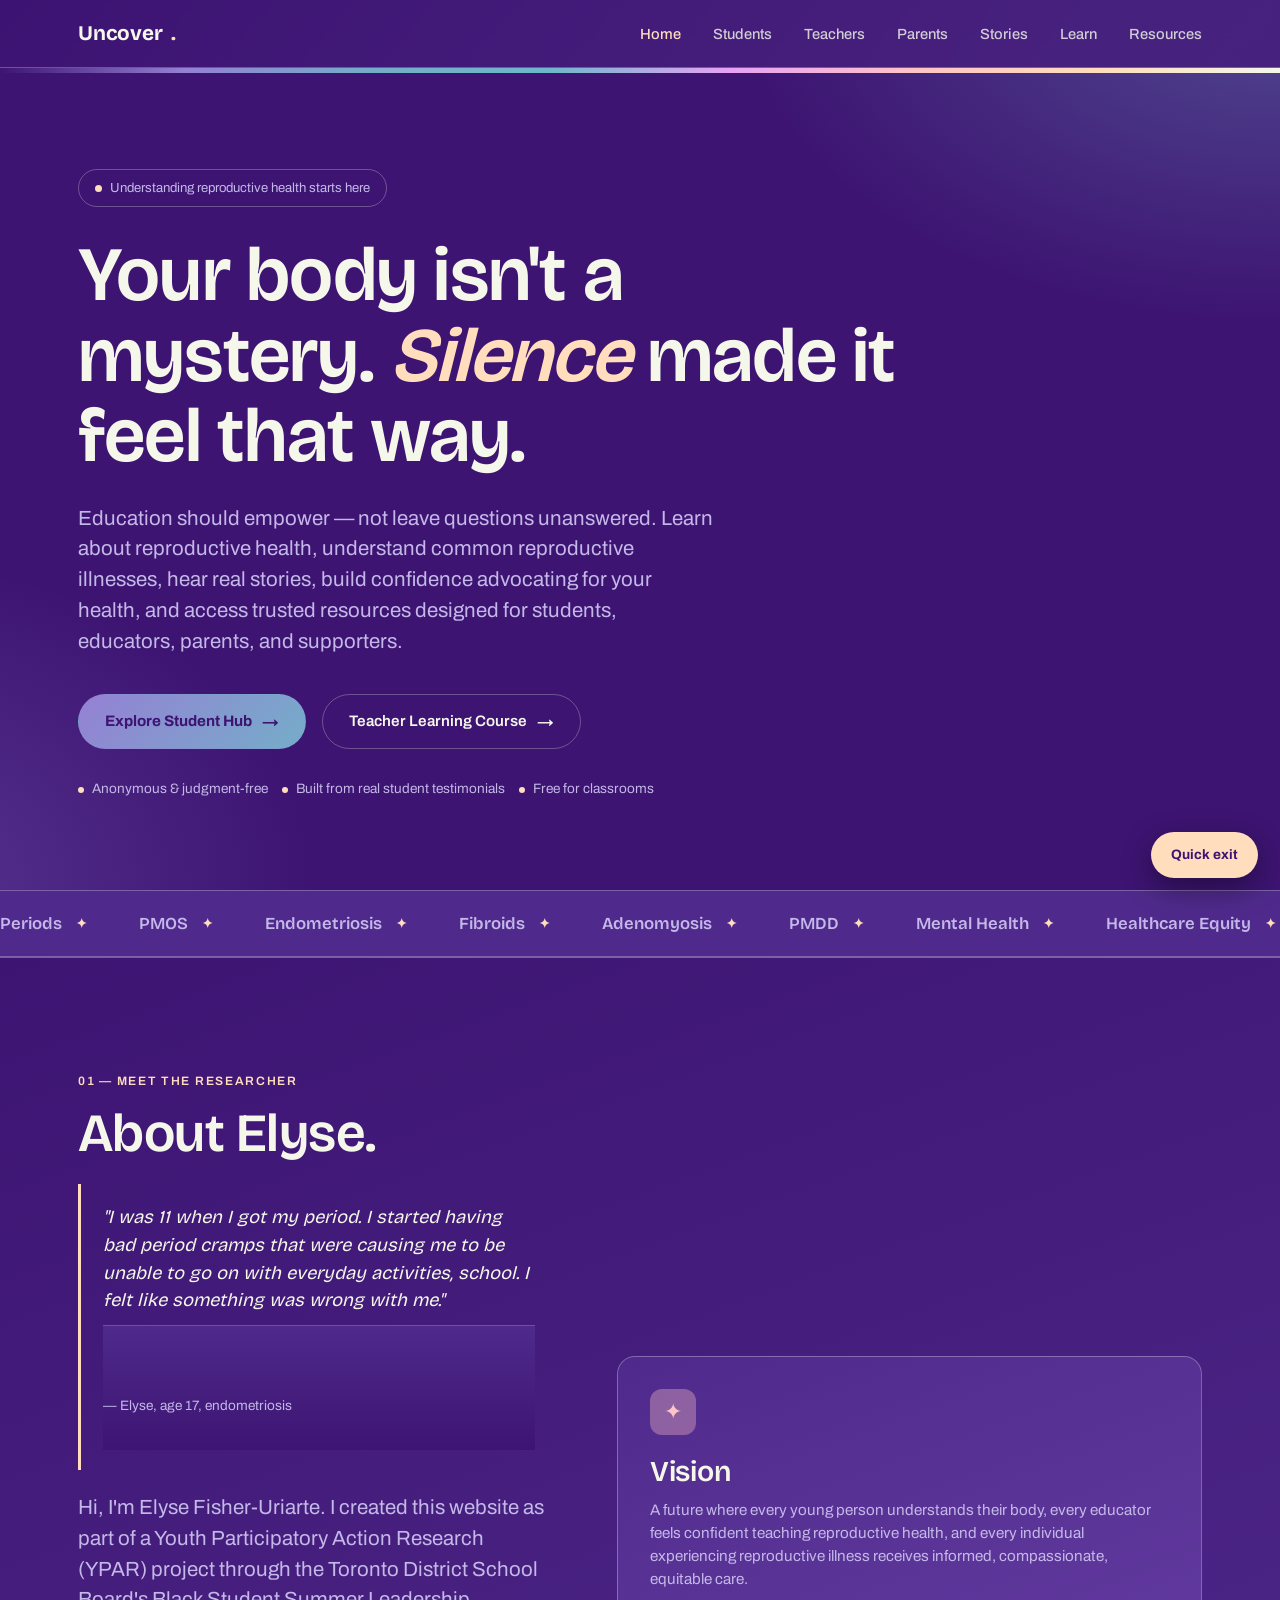
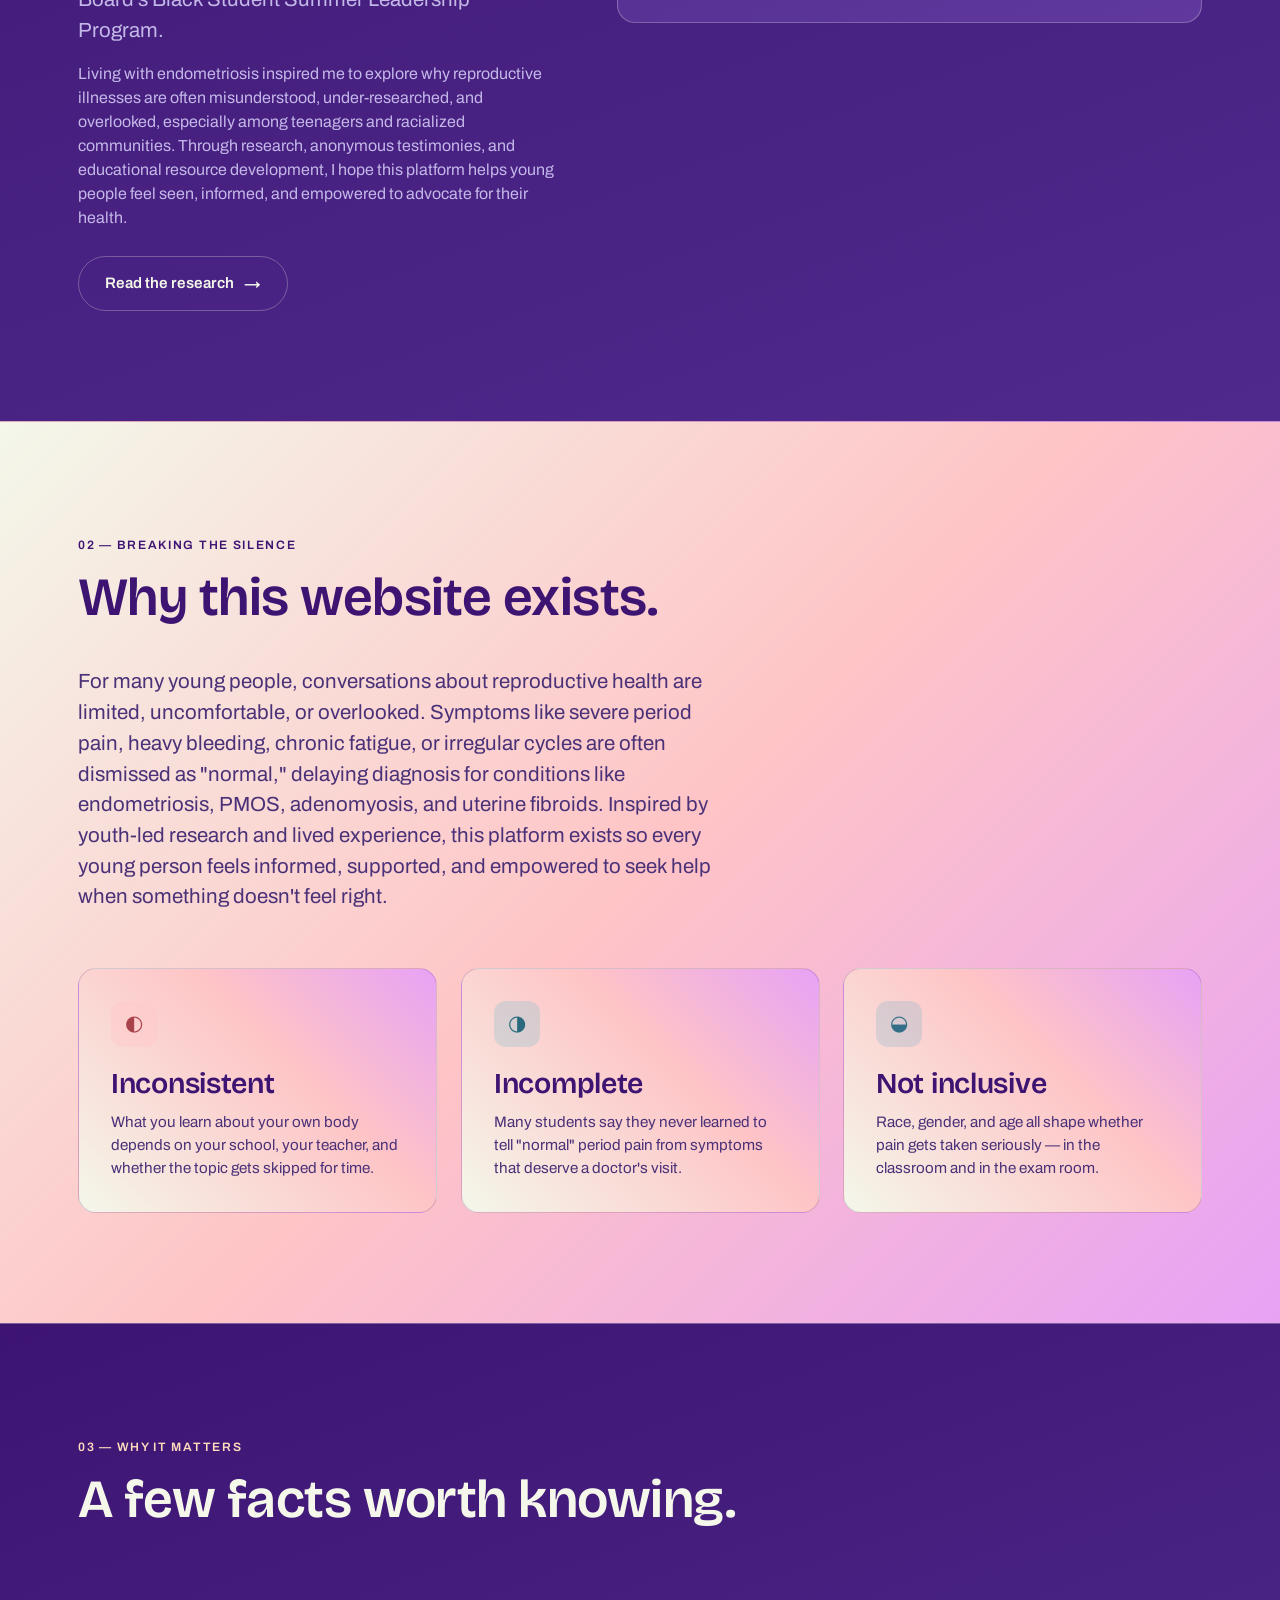
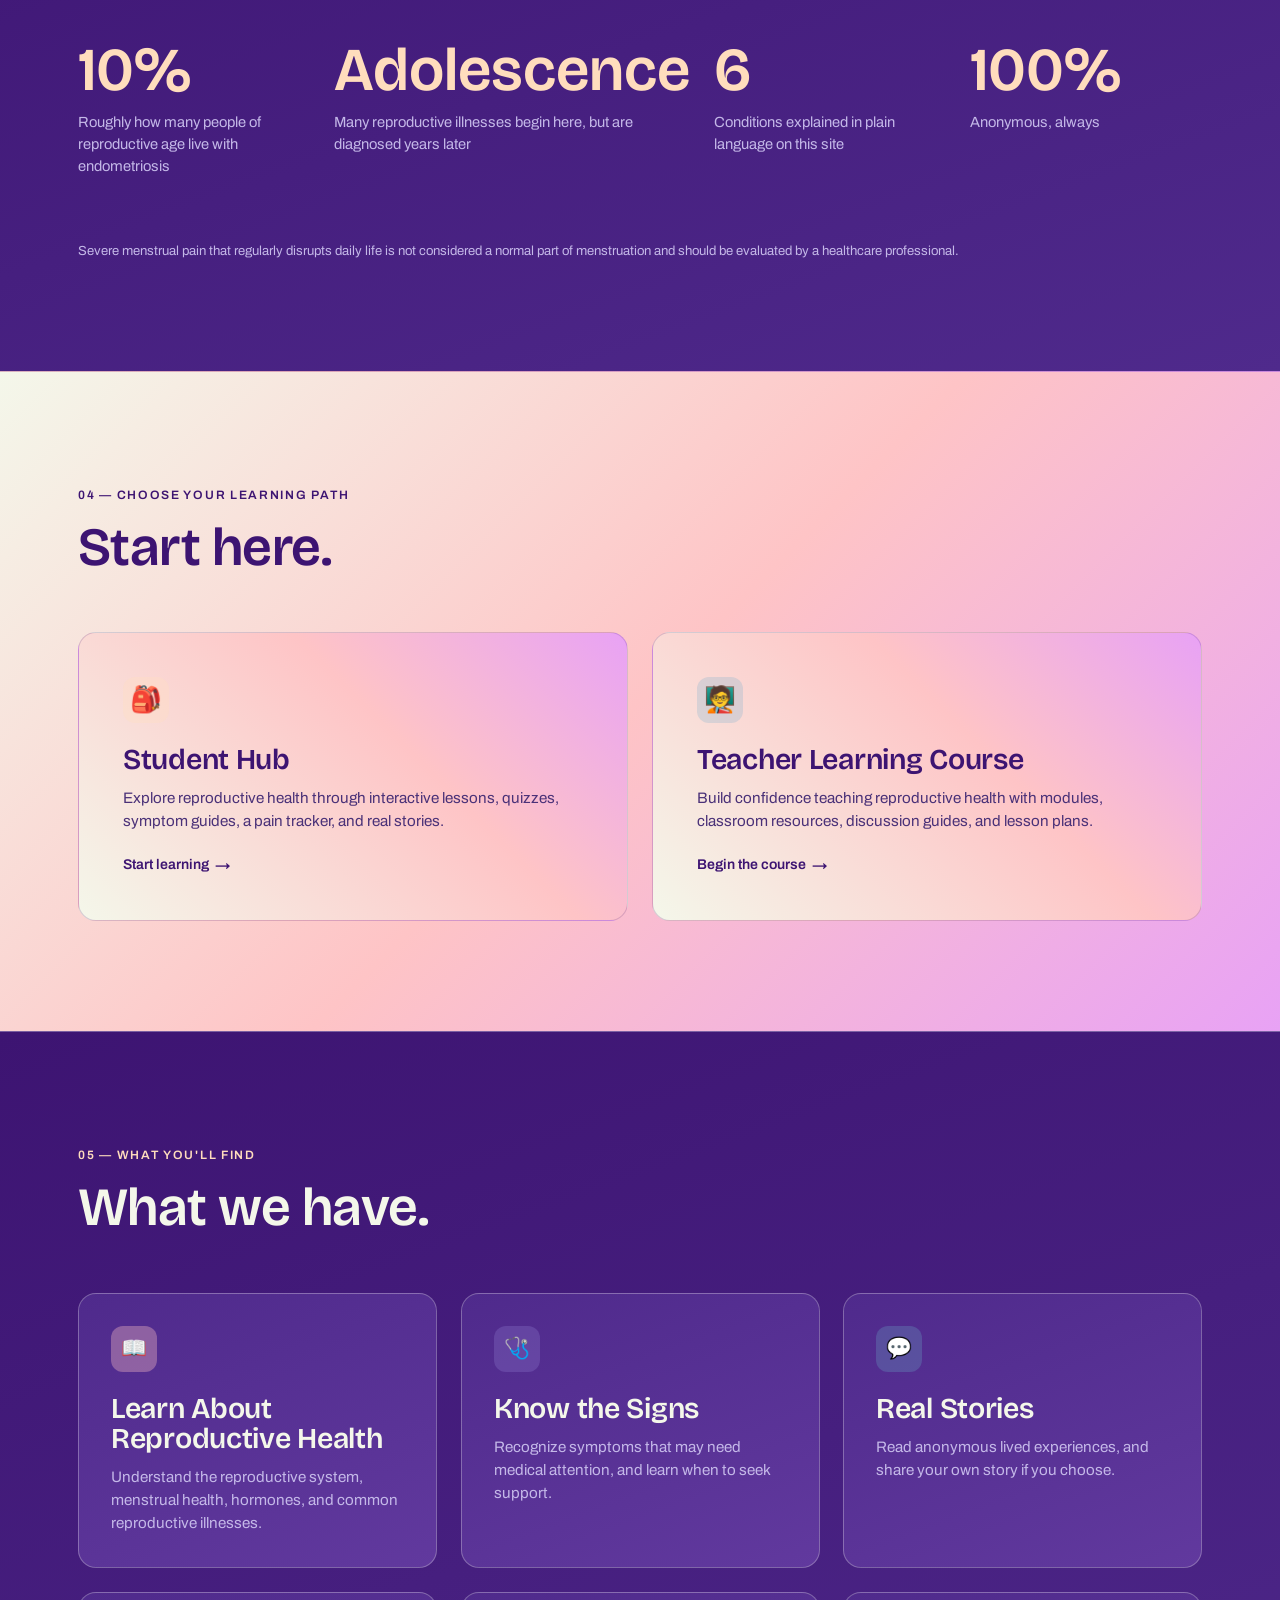
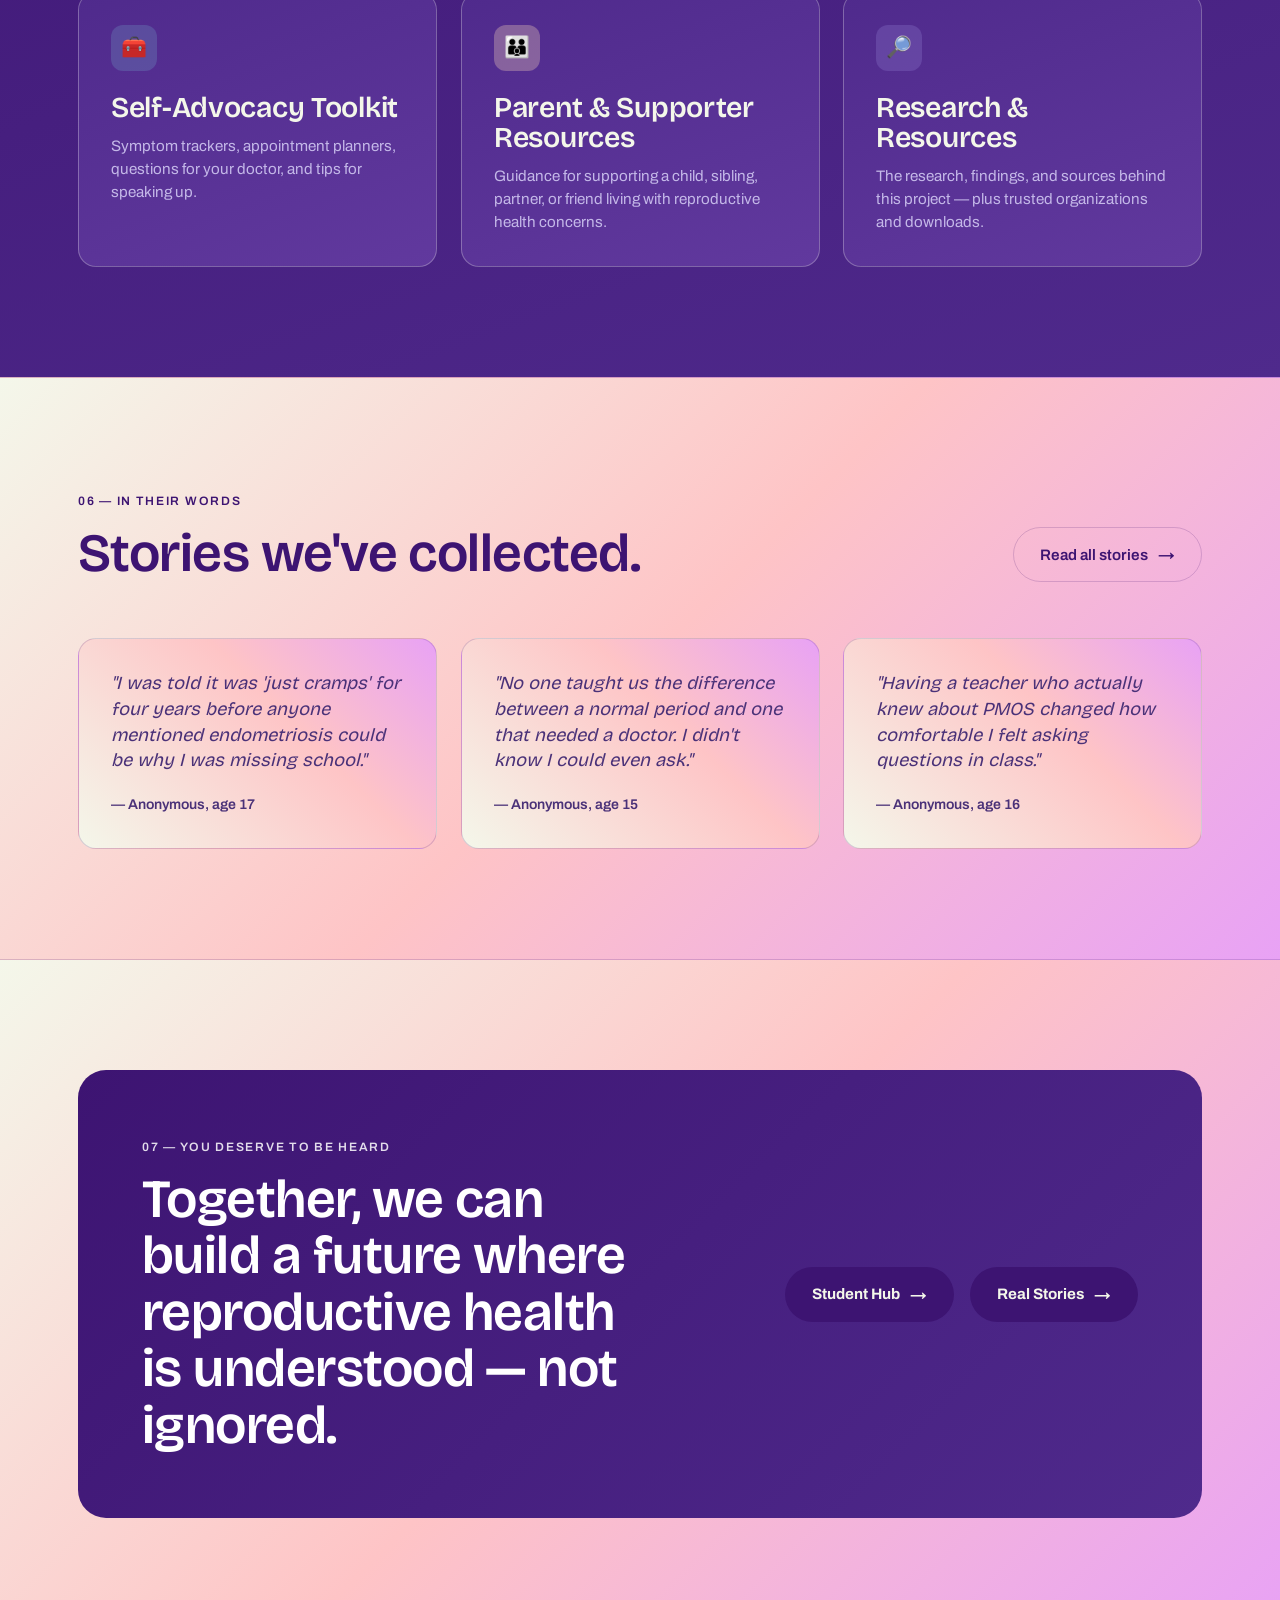
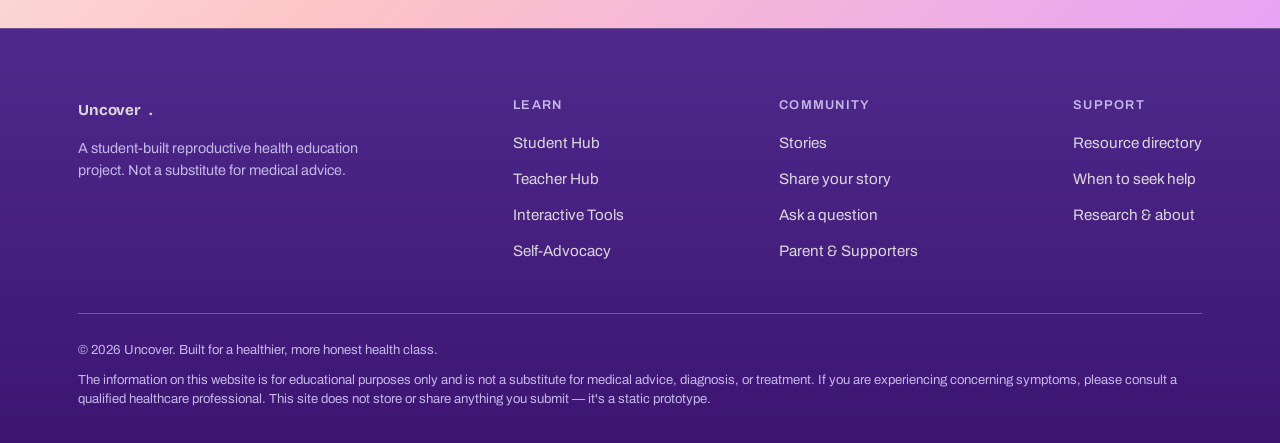
==== commit 06573f62: "Address Elyse's iPad feedback: lead homepage with her testimony, merge Parents+Family sections, card" ====
--- a/index.html
+++ b/index.html
@@ -50,12 +50,34 @@
   </div>
 </div>
 
+<!-- MEET THE RESEARCHER -->
+<section class="section">
+  <div class="wrap two-col">
+    <div>
+      <span class="eyebrow">01 — Meet the researcher</span>
+      <h2 style="margin-top:14px;">About Elyse.</h2>
+      <blockquote style="margin:22px 0 0; padding:20px 22px; border-left:3px solid var(--cta); font-family:var(--font-display); font-style:italic; font-size:1.15rem; line-height:1.5;">
+        "I was 11 when I got my period. I started having bad period cramps that were causing me to be unable to go on with everyday activities, school. I felt like something was wrong with me."
+        <footer style="margin-top:10px; font-family:var(--font-body); font-style:normal; font-size:0.85rem; color:var(--muted);">— Elyse, age 17, endometriosis</footer>
+      </blockquote>
+      <p class="lede" style="margin-top:22px;">Hi, I'm Elyse Fisher-Uriarte. I created this website as part of a Youth Participatory Action Research (YPAR) project through the Toronto District School Board's Black Student Summer Leadership Program.</p>
+      <p style="margin-top:16px; color:var(--muted);">Living with endometriosis inspired me to explore why reproductive illnesses are often misunderstood, under-researched, and overlooked, especially among teenagers and racialized communities. Through research, anonymous testimonies, and educational resource development, I hope this platform helps young people feel seen, informed, and empowered to advocate for their health.</p>
+      <a href="research.html" class="btn btn-outline" style="margin-top:26px;">Read the research <span class="btn-arrow">→</span></a>
+    </div>
+    <div class="card">
+      <div class="icon tint-pink" style="font-size:1.4rem;">✦</div>
+      <h3>Vision</h3>
+      <p style="margin-top:12px;">A future where every young person understands their body, every educator feels confident teaching reproductive health, and every individual experiencing reproductive illness receives informed, compassionate, equitable care.</p>
+    </div>
+  </div>
+</section>
+
 <!-- WHY THIS EXISTS -->
 <section class="section light">
   <div class="wrap">
     <div class="section-head">
       <div>
-        <span class="eyebrow">01 — Breaking the silence</span>
+        <span class="eyebrow">02 — Breaking the silence</span>
         <h2 style="margin-top:14px;">Why this website exists.</h2>
       </div>
       <p class="lede">For many young people, conversations about reproductive health are limited, uncomfortable, or overlooked. Symptoms like severe period pain, heavy bleeding, chronic fatigue, or irregular cycles are often dismissed as "normal," delaying diagnosis for conditions like endometriosis, PMOS, adenomyosis, and uterine fibroids. Inspired by youth-led research and lived experience, this platform exists so every young person feels informed, supported, and empowered to seek help when something doesn't feel right.</p>
@@ -85,7 +107,7 @@
   <div class="wrap">
     <div class="section-head">
       <div>
-        <span class="eyebrow">02 — Why it matters</span>
+        <span class="eyebrow">03 — Why it matters</span>
         <h2 style="margin-top:14px;">A few facts worth knowing.</h2>
       </div>
     </div>
@@ -116,7 +138,7 @@
   <div class="wrap">
     <div class="section-head">
       <div>
-        <span class="eyebrow">03 — Choose your learning path</span>
+        <span class="eyebrow">04 — Choose your learning path</span>
         <h2 style="margin-top:14px;">Start here.</h2>
       </div>
     </div>
@@ -142,8 +164,8 @@
   <div class="wrap">
     <div class="section-head">
       <div>
-        <span class="eyebrow">04 — What you'll find</span>
-        <h2 style="margin-top:14px;">Everything we wished we'd had.</h2>
+        <span class="eyebrow">05 — What you'll find</span>
+        <h2 style="margin-top:14px;">What we have.</h2>
       </div>
     </div>
     <div class="grid grid-3">
@@ -186,7 +208,7 @@
   <div class="wrap">
     <div class="section-head">
       <div>
-        <span class="eyebrow">05 — In their words</span>
+        <span class="eyebrow">06 — In their words</span>
         <h2 style="margin-top:14px;">Stories we've collected.</h2>
       </div>
       <a href="stories.html" class="btn btn-outline">Read all stories <span class="btn-arrow">→</span></a>
@@ -208,23 +230,7 @@
   </div>
 </section>
 
-<!-- MEET THE RESEARCHER -->
-<section class="section">
-  <div class="wrap two-col">
-    <div>
-      <span class="eyebrow">06 — Meet the researcher</span>
-      <h2 style="margin-top:14px;">About Elyse.</h2>
-      <p class="lede" style="margin-top:18px;">Hi, I'm Elyse Fisher-Uriarte. I created this website as part of a Youth Participatory Action Research (YPAR) project through the Toronto District School Board's Black Student Summer Leadership Program.</p>
-      <p style="margin-top:16px; color:var(--muted);">Living with endometriosis inspired me to explore why reproductive illnesses are often misunderstood, under-researched, and overlooked — especially among teenagers and racialized communities. Through research, anonymous testimonies, and educational resource development, I hope this platform helps young people feel seen, informed, and empowered to advocate for their health.</p>
-      <a href="research.html" class="btn btn-outline" style="margin-top:26px;">Read the research <span class="btn-arrow">→</span></a>
-    </div>
-    <div class="card">
-      <div class="icon tint-pink" style="font-size:1.4rem;">✦</div>
-      <h3>Vision</h3>
-      <p style="margin-top:12px;">A future where every young person understands their body, every educator feels confident teaching reproductive health, and every individual experiencing reproductive illness receives informed, compassionate, equitable care.</p>
-    </div>
-  </div>
-</section>
+
 
 <!-- CTA -->
 <section class="section light">
--- a/css/style.css
+++ b/css/style.css
@@ -413,7 +413,7 @@
   position:fixed;
   right:22px;
   bottom:22px;
-  z-index:200;
+  z-index:500;
   background:var(--lime);
   color:var(--lime-ink);
   font-weight:700;
@@ -423,6 +423,44 @@
   box-shadow:0 10px 30px rgba(0,0,0,0.4);
 }
 .exit-btn:hover{ background:var(--highlight); }
+
+/* ---------- card modal (click a card to read it full-size) ---------- */
+.modal-overlay{
+  position:fixed; inset:0; z-index:300;
+  background:rgba(61,20,114,0.6);
+  backdrop-filter:blur(4px);
+  display:flex; align-items:center; justify-content:center;
+  padding:24px;
+  opacity:0; pointer-events:none;
+  transition:opacity .25s ease;
+}
+.modal-overlay.open{ opacity:1; pointer-events:auto; }
+.modal-box{
+  background:var(--grad-wellness-soft);
+  color:var(--ink);
+  border-radius:var(--radius);
+  padding:40px;
+  max-width:480px;
+  width:100%;
+  position:relative;
+  transform:translateY(16px) scale(0.98);
+  transition:transform .25s ease;
+  box-shadow:0 30px 70px rgba(20,10,40,0.45);
+}
+.modal-overlay.open .modal-box{ transform:translateY(0) scale(1); }
+.modal-close{
+  position:absolute; top:16px; right:16px;
+  width:36px; height:36px; border-radius:50%;
+  border:1px solid var(--line-dark);
+  background:var(--paper);
+  color:var(--ink);
+  font-size:1.05rem;
+  cursor:pointer;
+  display:flex; align-items:center; justify-content:center;
+}
+.modal-box .icon{ margin-bottom:20px; }
+.modal-box h3{ font-size:1.5rem; margin-bottom:14px; }
+.modal-box p{ line-height:1.6; }
 
 /* ---------- form elements ---------- */
 .field{ display:flex; flex-direction:column; gap:8px; margin-bottom:20px; }
